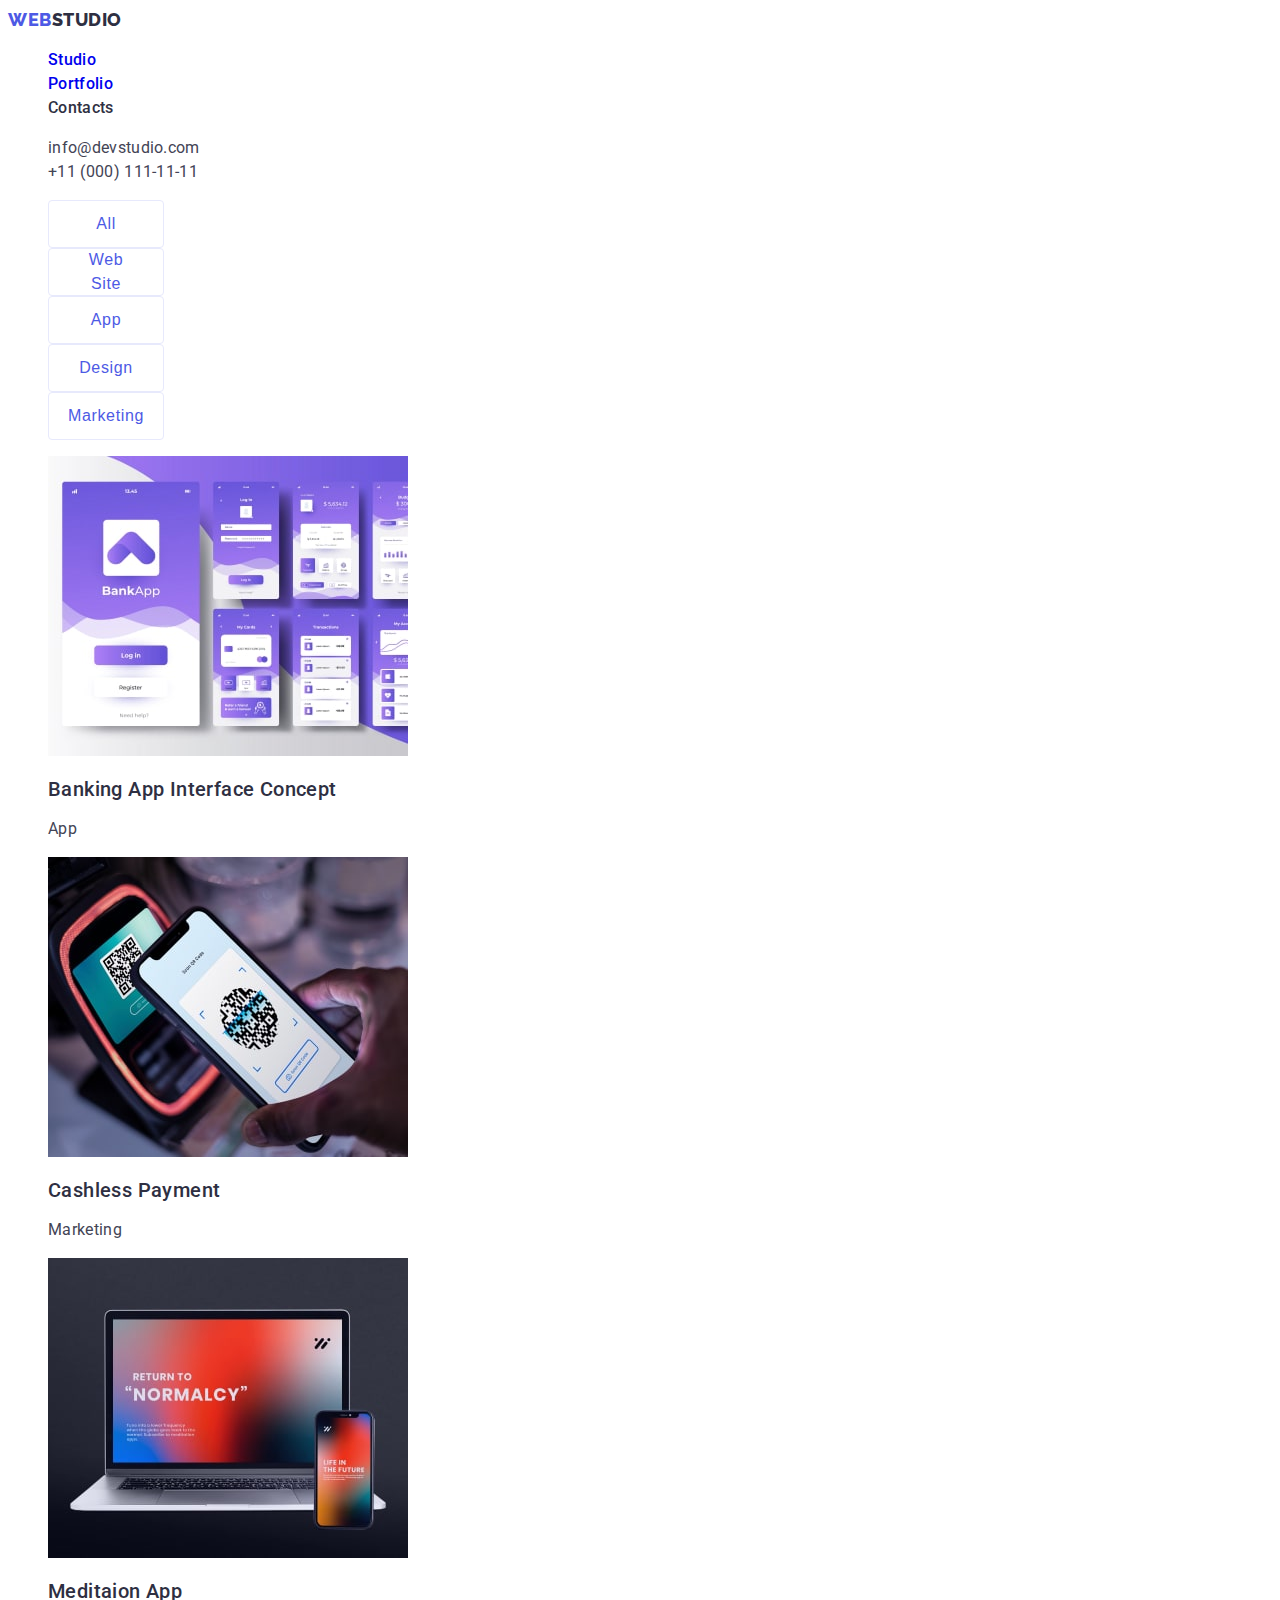
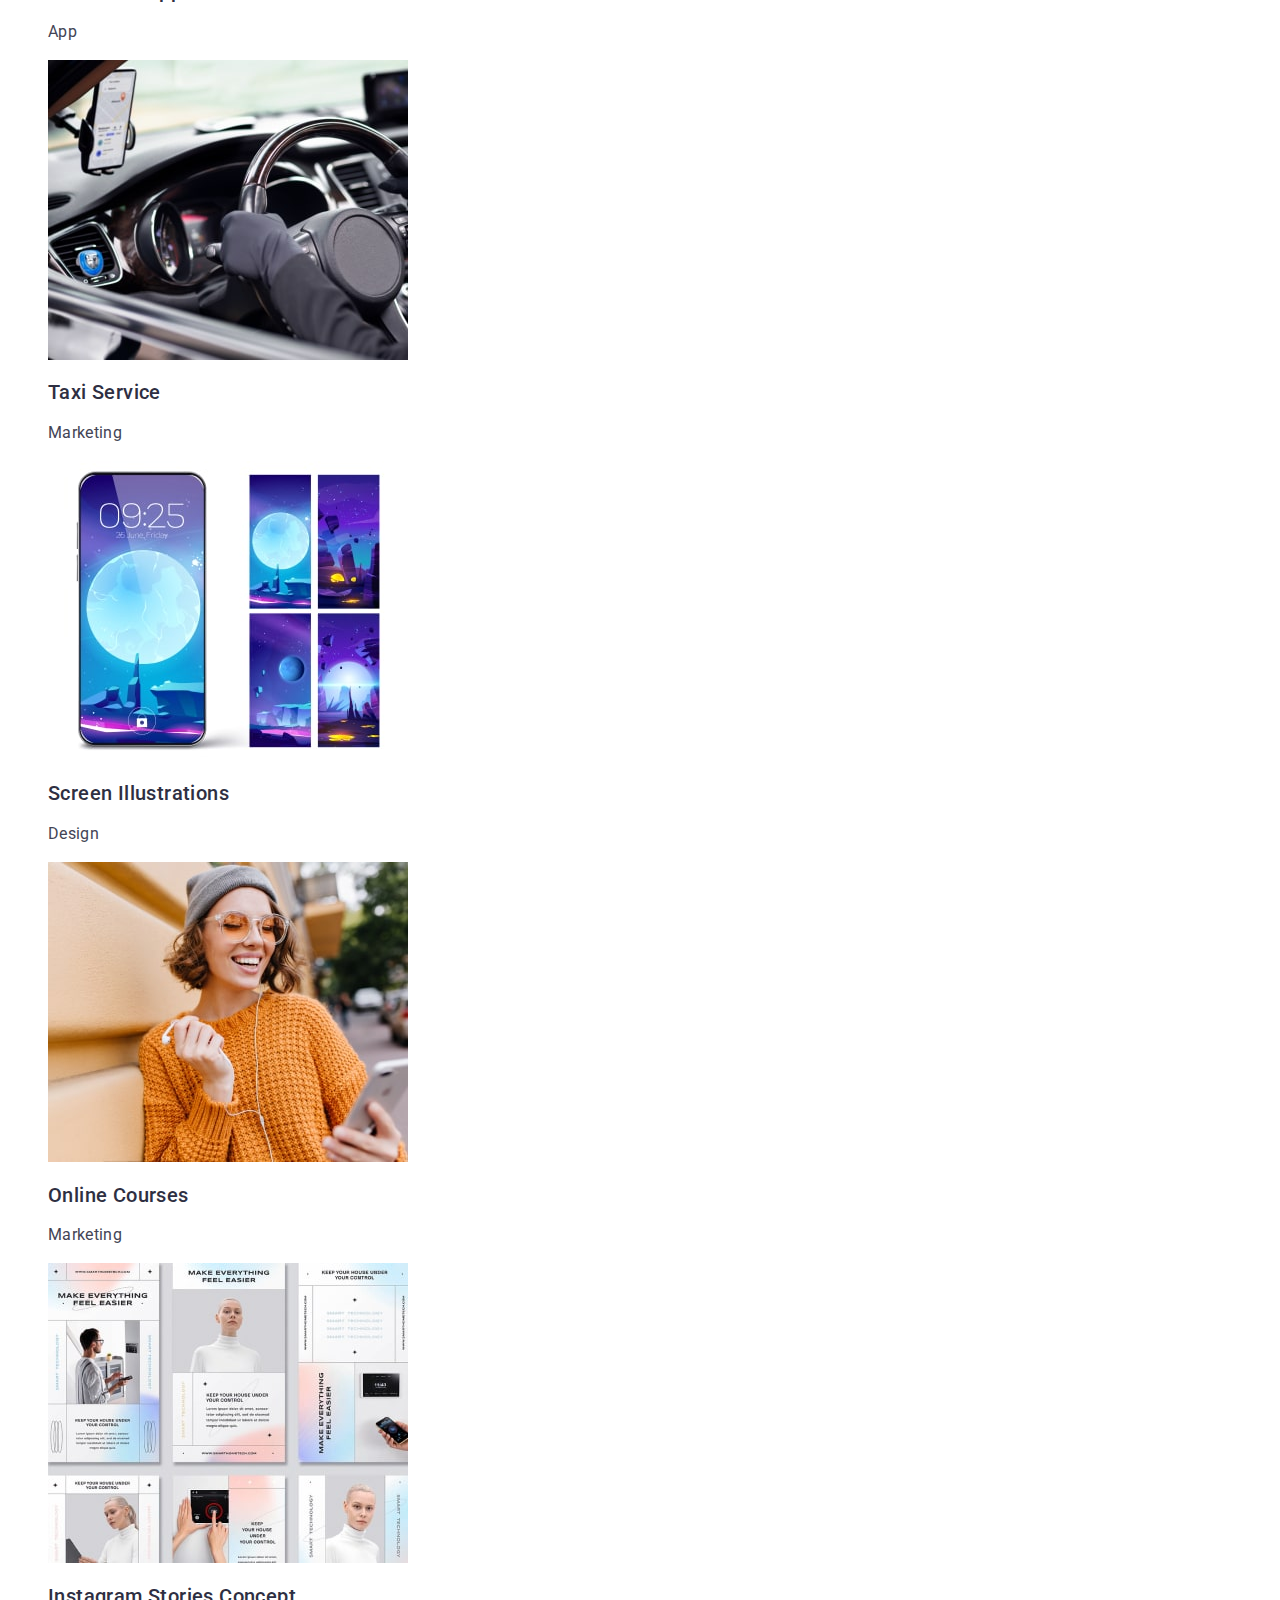
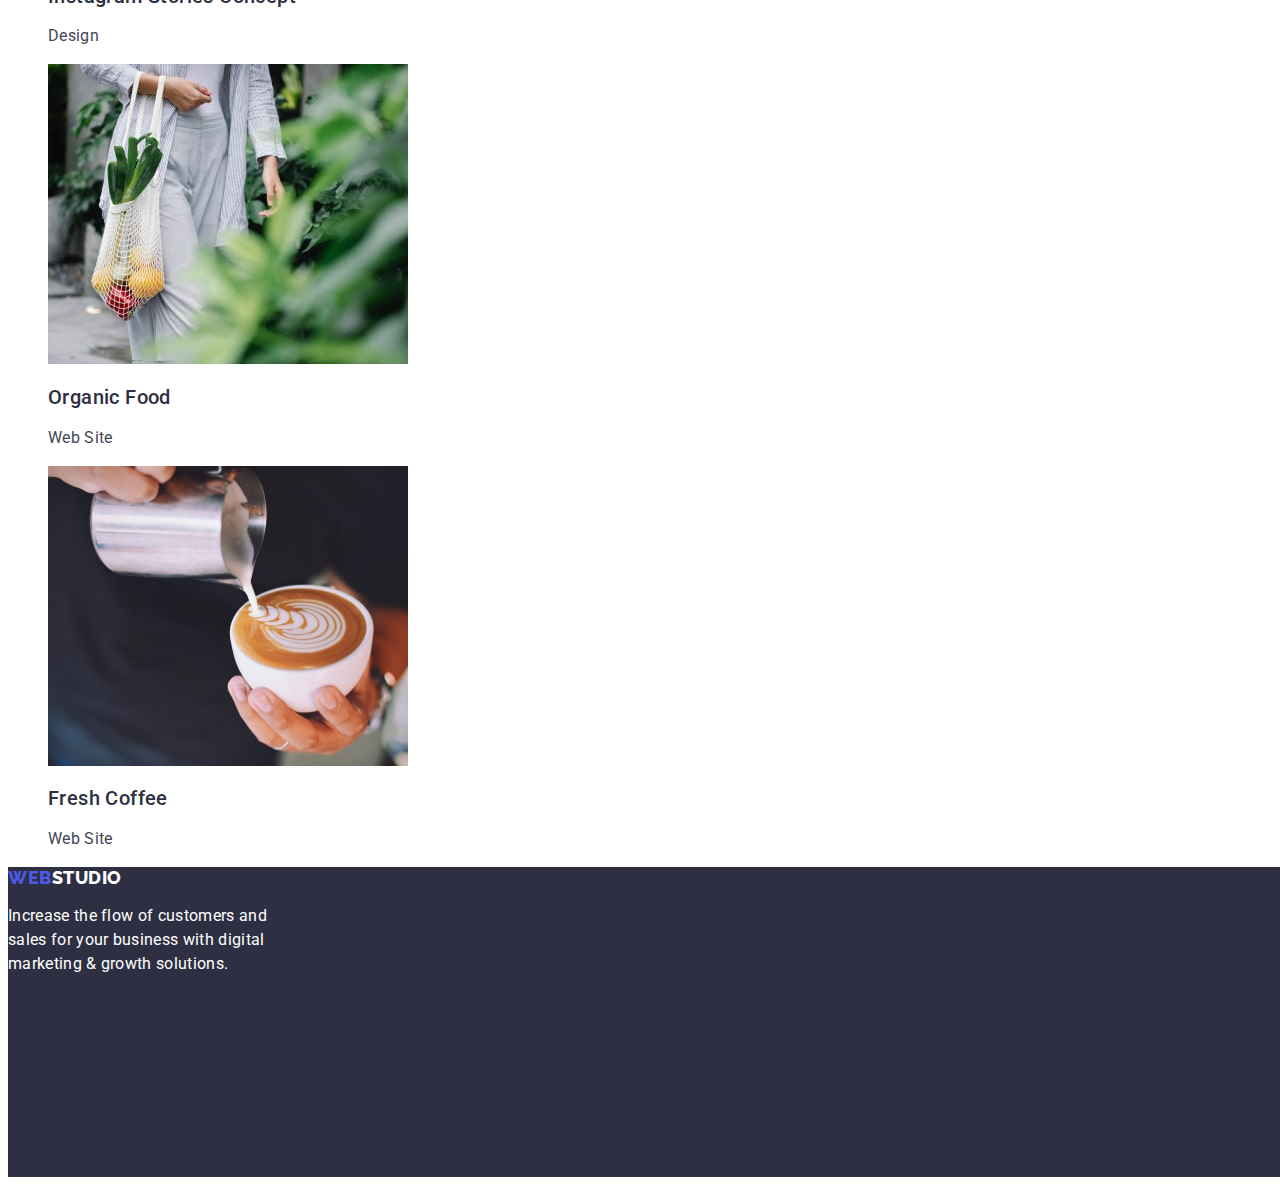
==== portfolio.html @ 54854ae0 "1" ====
<!DOCTYPE html>
<html lang="en">
  <head>
    <meta charset="UTF-8" />
    <meta http-equiv="X-UA-Compatible" content="IE=edge" />
    <meta name="viewport" content="width=device-width, initial-scale=1.0" />
    <title>Document</title>
    <link rel="preconnect" href="https://fonts.googleapis.com" />
    <link rel="preconnect" href="https://fonts.gstatic.com" crossorigin />
    <link
      href="https://fonts.googleapis.com/css2?family=Raleway:wght@800&family=Roboto:wght@400;500;700;900&display=swap"
      rel="stylesheet"
    />
    <link rel="stylesheet" href="./css/styles.css" />
  </head>
  <body>
    <header class="head">
      <a class="hear-logo" href="./index.html"
        ><span class="iris-logo">WEB</span
        ><span class="black-logo">STUDIO</span></a
      >
      <nav class="head-nav">
        <ul class="nav-list">
          <li class="nav-item">
            <a class="nav-link" href="./index.html">Studio</a>
          </li>
          <li class="nav-item">
            <a class="nav-link" href="./index.html">Portfolio</a>
          </li>
          <li class="nav-item"><a class="nav-link" href="">Contacts</a></li>
        </ul>
      </nav>
      <ul class="con-list">
        <li class="con-item">
          <a class="con-link" href="mailto:info@devstudio.com"
            >info@devstudio.com</a
          >
        </li>
        <li class="con-item">
          <a class="con-link" href="tel:+110001111111">+11 (000) 111-11-11</a>
        </li>
      </ul>
    </header>
    <main>
      <section class="filter">
        <ul class="filter-list">
          <li class="filter-item">
            <button class="filter-but" type="button">All</button>
          </li>
          <li class="filter-item">
            <button class="filter-but" type="button">Web Site</button>
          </li>
          <li class="filter-item">
            <button class="filter-but" type="button">App</button>
          </li>
          <li class="filter-item">
            <button class="filter-but" type="button">Design</button>
          </li>
          <li class="filter-item">
            <button class="filter-but" type="button">Marketing</button>
          </li>
        </ul>
      </section>
      <section class="gallery">
        <ul class="gallery-list">
          <li class="gallery-item">
            <img
              class="gallery-img"
              src="./images/1-card-content.jpg"
              alt="banking images"
              width="360"
            />
            <h2 class="gallery-title">Banking App Interface Concept</h2>
            <p class="gallery-tipe">App</p>
          </li>
          <li class="gallery-item">
            <img
              class="gallery-img"
              src="./images/2-card-content.jpg"
              alt="
payment by phone"
              width="360"
            />
            <h2 class="gallery-title">Cashless Payment</h2>
            <p class="gallery-tipe">Marketing</p>
          </li>
          <li class="gallery-item">
            <img
              class="gallery-img"
              src="./images/3-card-content.jpg"
              alt="picture of laptop and phone"
              width="360"
            />
            <h2 class="gallery-title">Meditaion App</h2>
            <p class="gallery-tipe">App</p>
          </li>
          <li class="gallery-item">
            <img
              class="gallery-img"
              src="./images/4-card-content.jpg"
              alt="car and phone"
              width="360"
            />
            <h2 class="gallery-title">Taxi Service</h2>
            <p class="gallery-tipe">Marketing</p>
          </li>
          <li class="gallery-item">
            <img
              class="gallery-img"
              src="./images/5-card-content.jpg"
              alt="phone and photo screensavers"
              width="360"
            />
            <h2 class="gallery-title">Screen Illustrations</h2>
            <p class="gallery-tipe">Design</p>
          </li>
          <li class="gallery-item">
            <img
              class="gallery-img"
              src="./images/6-card-content.jpg"
              alt="girl and headphones"
              width="360"
            />
            <h2 class="gallery-title">Online Courses</h2>
            <p class="gallery-tipe">Marketing</p>
          </li>
          <li class="gallery-item">
            <img
              class="gallery-img"
              src="./images/7-card-content.jpg"
              alt="Instagram Stories"
              width="360"
            />
            <h2 class="gallery-title">Instagram Stories Concept</h2>
            <p class="gallery-tipe">Design</p>
          </li>
          <li class="gallery-item">
            <img
              class="gallery-img"
              src="./images/8-card-content.jpg"
              alt="Organic Food"
              width="360"
            />
            <h2 class="gallery-title">Organic Food</h2>
            <p class="gallery-tipe">Web Site</p>
          </li>
          <li class="gallery-item">
            <img
              class="gallery-img"
              src="./images/9-card-content.jpg"
              alt="Coffee"
              width="360"
            />
            <h2 class="gallery-title">Fresh Coffee</h2>
            <p class="gallery-tipe">Web Site</p>
          </li>
        </ul>
      </section>
    </main>
    <footer class="footer">
      <a class="footer-logo" href="./index.html">
        <span class="iris-logo">WEB</span><span class="white-logo">STUDIO</span>
      </a>
      <p class="footer-text">
        Increase the flow of customers and sales for your business with digital
        marketing & growth solutions.
      </p>
    </footer>
  </body>
</html>
---- css/styles.css ----
body{
    font-family: "Roboto" , sans-serif; 
    color: var(--main-color);
}
button ,
a {
    cursor: pointer;
    text-decoration: none;
    
} 
a:visited{
    color: inherit;
}
li{
    list-style: none;

}
:root{
    --main-color:#2E2F42;
    --contact-color:#434455;
    --hover-color:#4D5AE5;
    --white-color :#FFFFFF;
    --background-footer:#2E2F42;
    --background-button:#F4F4FD;
    --border-button:#E7E9FC;


}
.hear-logo{
    
}
.black-logo{
    font-family: 'Raleway';
        font-weight: 800;
        font-size: 18px;
        line-height: calc(24/18);
        align-items: center;
        letter-spacing: 0.03em;
        text-transform: uppercase;
      color:var(--main-color);
}
.black-logo:hover{
    color:var(--hover-color)
}
.black-logo:focus{
    color:var(--hover-color)
}
.nav-link{
        font-weight: 500;
        font-size: 16px;
        line-height: calc(24/16);
        letter-spacing: 0.02em;
}
.nav-link:hover{
    color: var(--hover-color);
}
.nav-link:focus{
    color: var(--hover-color);
}

.con-link{
        font-weight: 400;
        font-size: 16px;
        line-height: calc(24/16);
        letter-spacing: 0.02em;
        color: var(--contact-color);
}
.con-link:hover{
    color: var(--hover-color);
}
.con-link:focus{
    color: var(--hover-color);
}
.rero-title{
        font-weight: 700;
        font-size: 56px;
        line-height: calc(60/56);
        text-align: center;
        letter-spacing: 0.02em;
        color:var(--waite-color);
}
.hero-but{
        display: flex;
            flex-direction: row;
            align-items: flex-start;
            padding: 16px 32px;
            gap: 10px;
            width: 169px;
            height: 56px;
            left: 636px;
            top: 428px;
            background:var(--hover-color);
            box-shadow: 0px 4px 4px rgba(0, 0, 0, 0.15);
            border-radius: 4px;
            
                font-weight: 500;
                font-size: 16px;
                line-height: calc(24/16);
                align-items: center;
                letter-spacing: 0.04em;
                color:var(--white-color);
}
.hero-but:hover,
.hero-but:focus{
    color: var(--hover-color);
    background-color: var(--background-butten);
}

.ben-title{
        font-weight: 500;
        font-size: 20px;
        line-height: calc(24/20);
        letter-spacing: 0.02em;
        color: var(--contact-color);
}
.ben-text{
        font-weight: 400;
        font-size: 16px;
        line-height: calc(24/16);
        letter-spacing: 0.02em;
         color:var(--contact-color);
}
.doing-title{
        font-weight: 700;
        font-size: 36px;
        line-height: calc(40/36);
        text-align: center;
        letter-spacing: 0.02em;
        text-transform: capitalize;
        color:var(--main-color);
}
.team-titl{
        font-weight: 700;
        font-size: 36px;
        line-height: calc(40/36);
      text-align: center;
        letter-spacing: 0.02em;
        text-transform: capitalize;
    color:var(--main-color);
}
.team-name{
        font-weight: 500;
        font-size: 20px;
        line-height: calc(24/20);
       text-align: center;
        letter-spacing: 0.02em;
        color:var(--main-color);
}
.team-skill{
        font-weight: 400;
        font-size: 16px;
        line-height: calc(24/16);
       text-align: center;
        letter-spacing: 0.02em;
     color:var(--contact-color);
}
/* footer */
.footer{
    width: 1440px;
        height: 310px;
        left: 0px;
    background-color: var(--background-footer);
}
.iris-logo{
    font-family: 'Raleway';
        font-weight: 800;
        font-size: 18px;
        line-height: calc(21/18);
         /* display: flex; */
        align-items: center;
        letter-spacing: 0.03em;
        text-transform: uppercase;
    color:var(--hover-color);

}
.white-logo{
    font-family: 'Raleway';
        font-weight: 800;
        font-size: 18px;
        line-height: calc(21/18);
       /* display: flex; */
        align-items: center;
        letter-spacing: 0.03em;
        text-transform: uppercase;
        color: var(--white-color);
}
.white-logo:hover{
    color: var(--hover-color);
}
.footer-text{
        width: 264px;
        height: 72px;
        left: 156px;
        top: 2418px;
        font-weight: 400;
        font-size: 16px;
        line-height: calc(24/16);
       letter-spacing: 0.02em;
        color: var(--white-color);
}
.filter-but{
    box-sizing: border-box;
    display: flex;
     flex-direction: row;
        justify-content: center;
        align-items: center;
        padding: 12px 24px;
        width: 116px;
        height: 48px;
        background:var(--background-butten);
    border: 1px solid var(--border-button);
        border-radius: 4px;
            font-weight: 500;
            font-size: 16px;
            line-height: calc(24/16);
          display: flex;
            align-items: center;
            text-align: center;
            letter-spacing: 0.04em;
            color:var(--hover-color);
}
.filter-but:hover,
.filter-but:focus{
    color: var(--white-color);background-color: var(--hover-color);
}
.gallery-title{
        font-weight: 500;
        font-size: 20px;
        line-height: calc(24/20);
       letter-spacing: 0.02em;
        color:var(--background-footer);
}
.gallery-tipe{
        font-weight: 400;
        font-size: 16px;
        line-height: calc(24/16);
        letter-spacing: 0.02em;
        color:var(--contact-color);
}
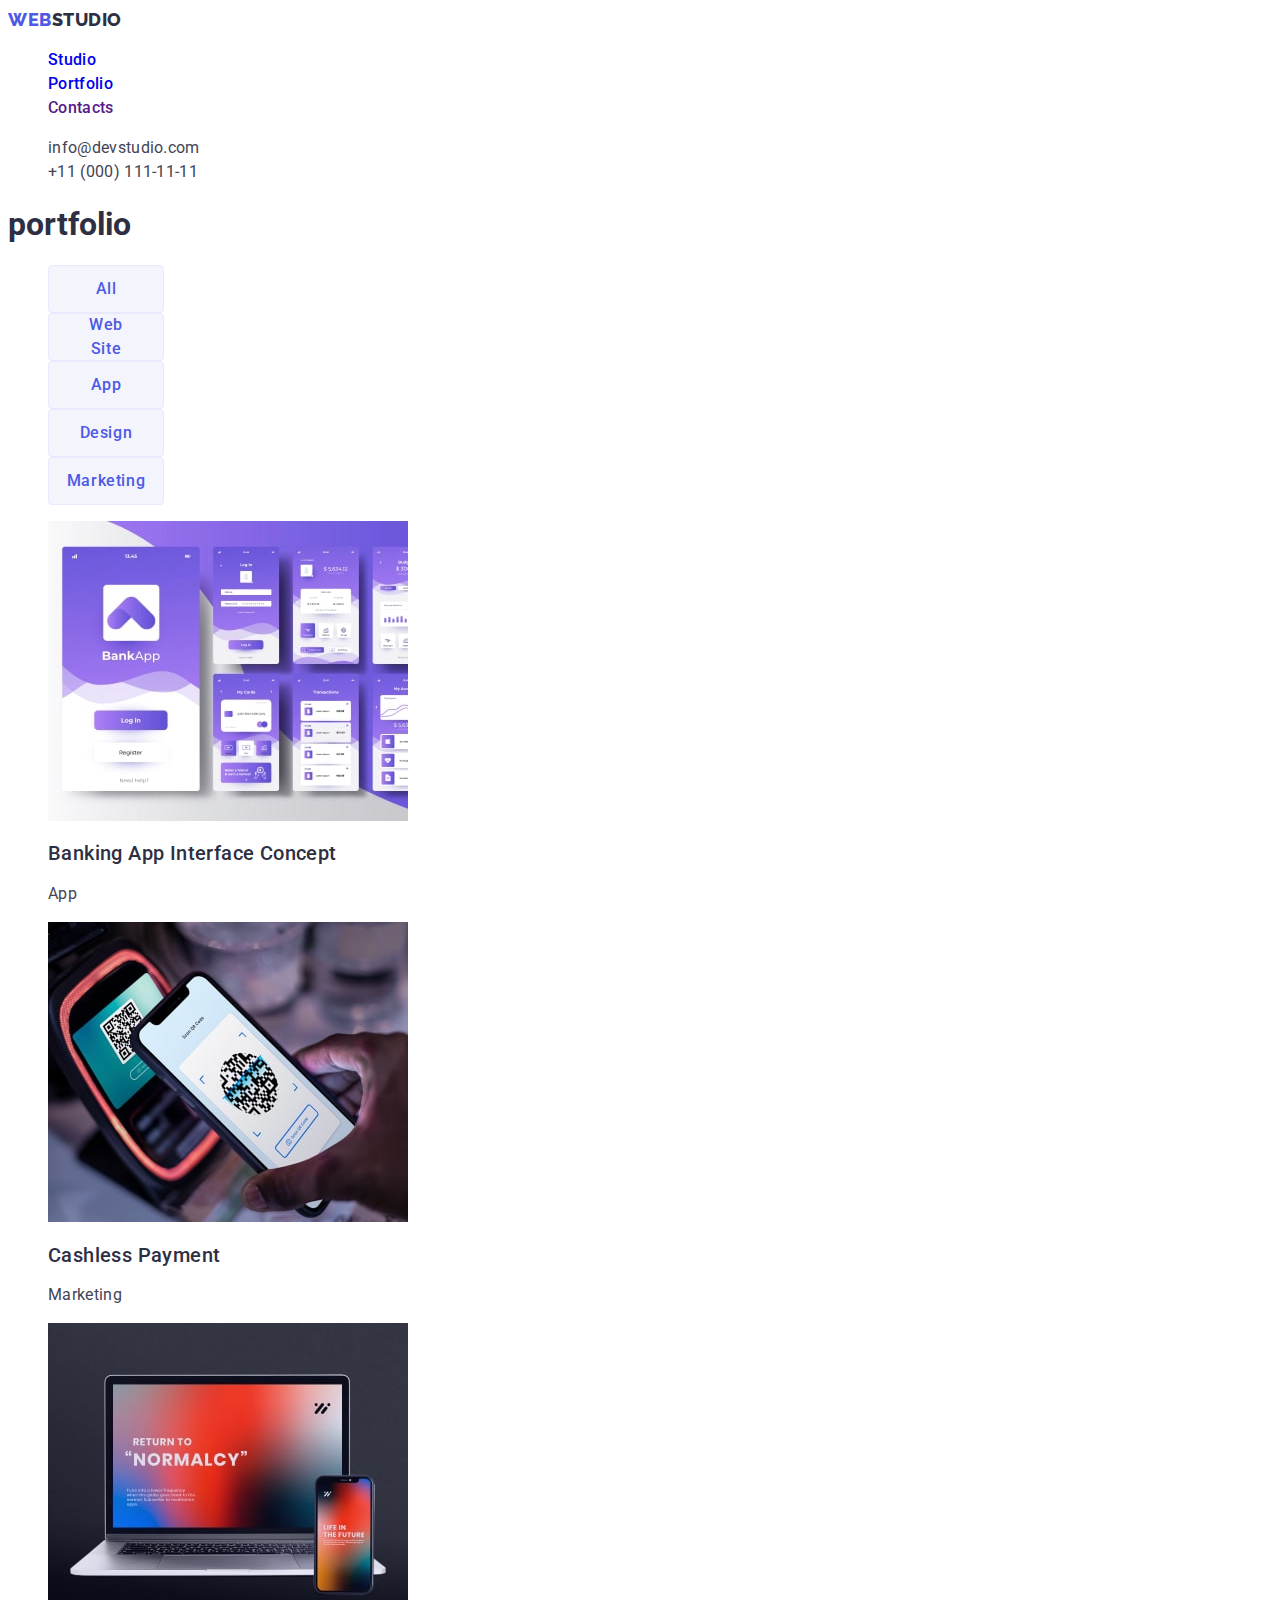
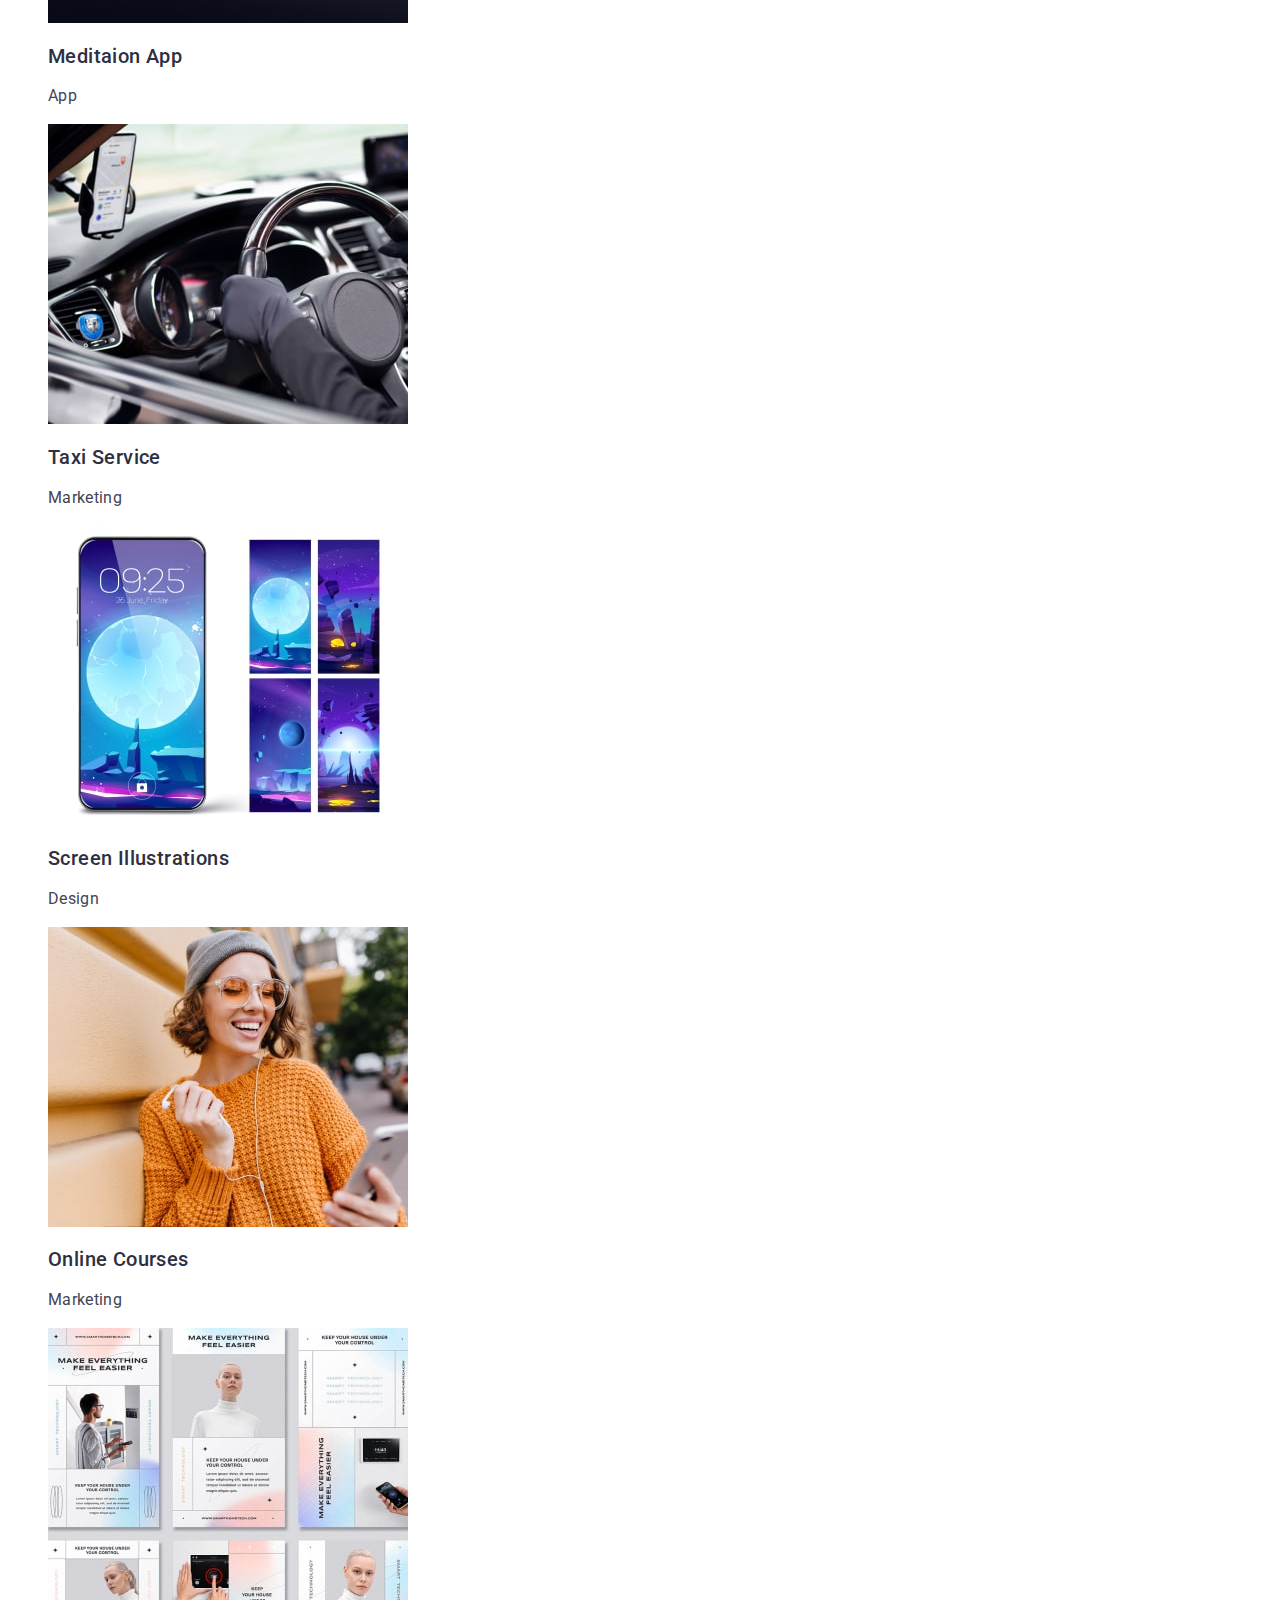
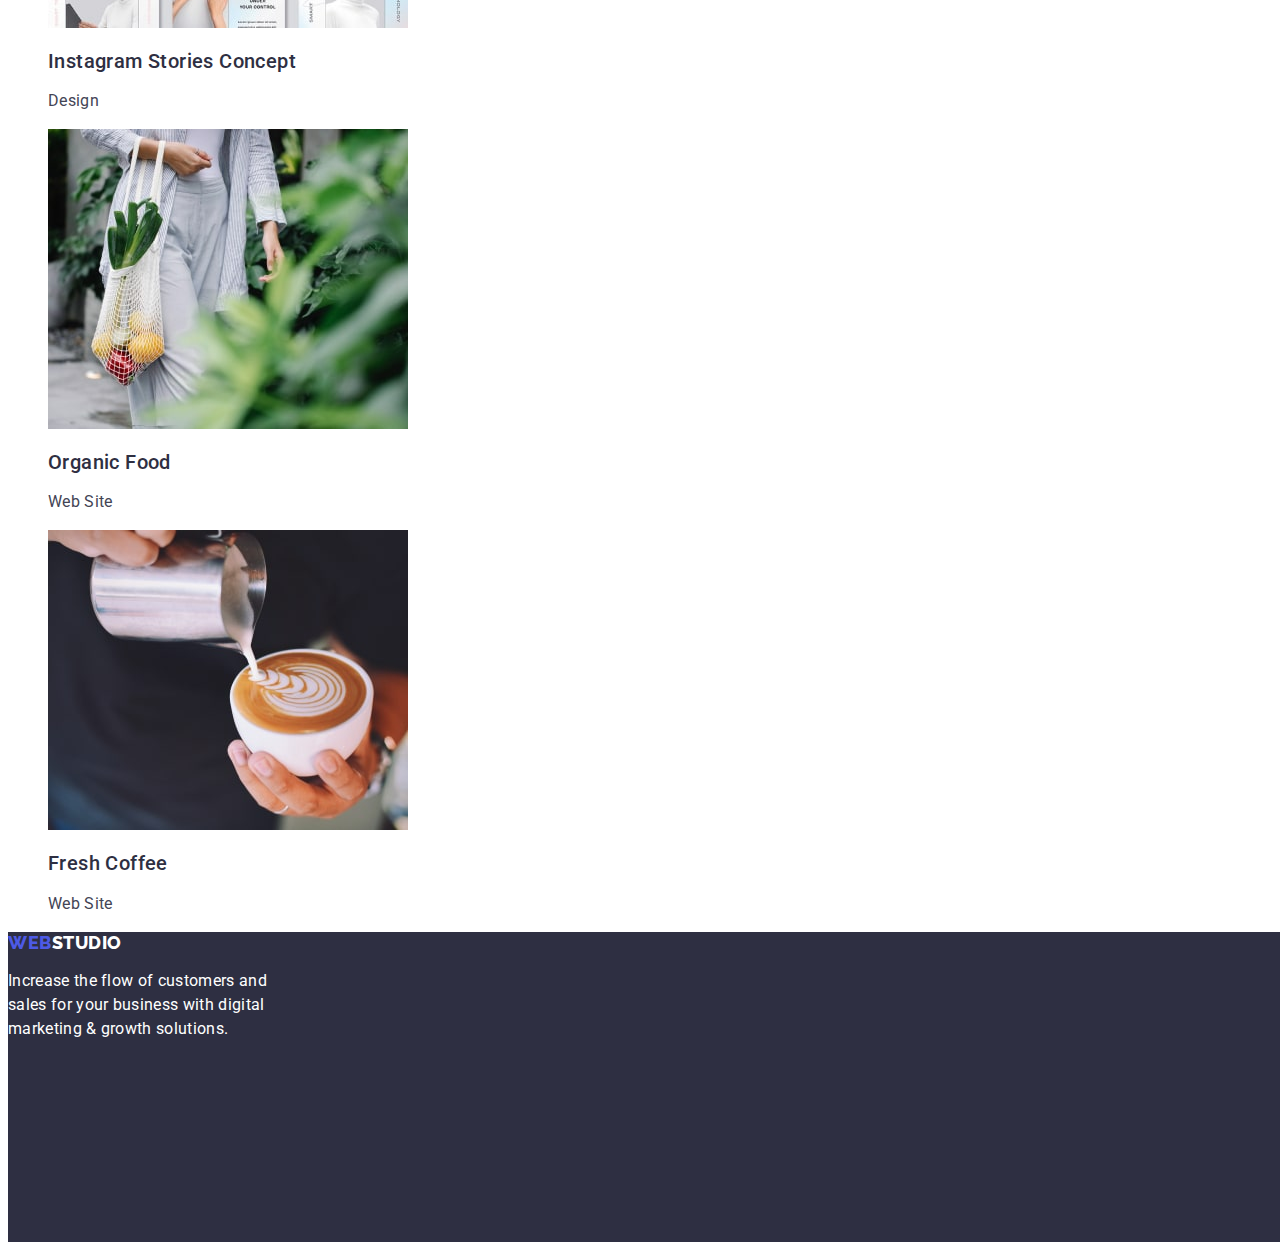
==== commit 620dcf0e: "21:00" ====
--- a/portfolio.html
+++ b/portfolio.html
@@ -15,11 +15,12 @@
   </head>
   <body>
     <header class="head">
-      <a class="hear-logo" href="./index.html"
+     
+      <nav class="head-nav">
+         <a class="hear-logo" href="./index.html"
         ><span class="iris-logo">WEB</span
         ><span class="black-logo">STUDIO</span></a
       >
-      <nav class="head-nav">
         <ul class="nav-list">
           <li class="nav-item">
             <a class="nav-link" href="./index.html">Studio</a>
@@ -43,6 +44,7 @@
     </header>
     <main>
       <section class="filter">
+        <h1>portfolio</h1>
         <ul class="filter-list">
           <li class="filter-item">
             <button class="filter-but" type="button">All</button>
@@ -60,21 +62,19 @@
             <button class="filter-but" type="button">Marketing</button>
           </li>
         </ul>
-      </section>
-      <section class="gallery">
         <ul class="gallery-list">
           <li class="gallery-item">
-            <img
+           <a href=""> <img
               class="gallery-img"
               src="./images/1-card-content.jpg"
               alt="banking images"
               width="360"
             />
             <h2 class="gallery-title">Banking App Interface Concept</h2>
-            <p class="gallery-tipe">App</p>
+            <p class="gallery-tipe">App</p></a>
           </li>
           <li class="gallery-item">
-            <img
+           <a href=""> <img
               class="gallery-img"
               src="./images/2-card-content.jpg"
               alt="
@@ -82,77 +82,77 @@
               width="360"
             />
             <h2 class="gallery-title">Cashless Payment</h2>
-            <p class="gallery-tipe">Marketing</p>
+            <p class="gallery-tipe">Marketing</p></a>
           </li>
           <li class="gallery-item">
-            <img
+           <a href=""> <img
               class="gallery-img"
               src="./images/3-card-content.jpg"
               alt="picture of laptop and phone"
               width="360"
             />
             <h2 class="gallery-title">Meditaion App</h2>
-            <p class="gallery-tipe">App</p>
+            <p class="gallery-tipe">App</p></a>
           </li>
           <li class="gallery-item">
-            <img
+            <a href=""><img
               class="gallery-img"
               src="./images/4-card-content.jpg"
               alt="car and phone"
               width="360"
             />
             <h2 class="gallery-title">Taxi Service</h2>
-            <p class="gallery-tipe">Marketing</p>
+            <p class="gallery-tipe">Marketing</p></a>
           </li>
           <li class="gallery-item">
-            <img
+           <a href=""></a> <img
               class="gallery-img"
               src="./images/5-card-content.jpg"
               alt="phone and photo screensavers"
               width="360"
             />
             <h2 class="gallery-title">Screen Illustrations</h2>
-            <p class="gallery-tipe">Design</p>
+            <p class="gallery-tipe">Design</p></a>
           </li>
           <li class="gallery-item">
-            <img
+           <a href=""></a> <img
               class="gallery-img"
               src="./images/6-card-content.jpg"
               alt="girl and headphones"
               width="360"
             />
             <h2 class="gallery-title">Online Courses</h2>
-            <p class="gallery-tipe">Marketing</p>
+            <p class="gallery-tipe">Marketing</p></a>
           </li>
           <li class="gallery-item">
-            <img
+           <a href=""></a> <img
               class="gallery-img"
               src="./images/7-card-content.jpg"
               alt="Instagram Stories"
               width="360"
             />
             <h2 class="gallery-title">Instagram Stories Concept</h2>
-            <p class="gallery-tipe">Design</p>
+            <p class="gallery-tipe">Design</p></a>
           </li>
           <li class="gallery-item">
-            <img
+            <a href=""><img
               class="gallery-img"
               src="./images/8-card-content.jpg"
               alt="Organic Food"
               width="360"
             />
             <h2 class="gallery-title">Organic Food</h2>
-            <p class="gallery-tipe">Web Site</p>
+            <p class="gallery-tipe">Web Site</p></a>
           </li>
           <li class="gallery-item">
-            <img
+           <a href=""> <img
               class="gallery-img"
               src="./images/9-card-content.jpg"
               alt="Coffee"
               width="360"
             />
             <h2 class="gallery-title">Fresh Coffee</h2>
-            <p class="gallery-tipe">Web Site</p>
+            <p class="gallery-tipe">Web Site</p></a>
           </li>
         </ul>
       </section>
--- a/css/styles.css
+++ b/css/styles.css
@@ -1,239 +1,212 @@
-body{
-    font-family: "Roboto" , sans-serif; 
-    color: var(--main-color);
-}
-button ,
+:root {
+  --main-color: #2e2f42;
+  --contact-color: #434455;
+  --hover-color: #4d5ae5;
+  --white-color: #ffffff;
+  --background-footer: #2e2f42;
+  --background-button: #f4f4fd;
+  --border-button: #e7e9fc;
+}
+
+body {
+  font-family: 'Roboto', sans-serif;
+  color: var(--main-color);
+}
+button {
+  cursor: pointer;
+  border: none;
+}
 a {
-    cursor: pointer;
-    text-decoration: none;
-    
-} 
-a:visited{
-    color: inherit;
-}
-li{
-    list-style: none;
-
-}
-:root{
-    --main-color:#2E2F42;
-    --contact-color:#434455;
-    --hover-color:#4D5AE5;
-    --white-color :#FFFFFF;
-    --background-footer:#2E2F42;
-    --background-button:#F4F4FD;
-    --border-button:#E7E9FC;
-
-
-}
-.hear-logo{
-    
-}
-.black-logo{
-    font-family: 'Raleway';
-        font-weight: 800;
-        font-size: 18px;
-        line-height: calc(24/18);
-        align-items: center;
-        letter-spacing: 0.03em;
-        text-transform: uppercase;
-      color:var(--main-color);
-}
-.black-logo:hover{
-    color:var(--hover-color)
-}
-.black-logo:focus{
-    color:var(--hover-color)
-}
-.nav-link{
-        font-weight: 500;
-        font-size: 16px;
-        line-height: calc(24/16);
-        letter-spacing: 0.02em;
-}
-.nav-link:hover{
-    color: var(--hover-color);
-}
-.nav-link:focus{
-    color: var(--hover-color);
-}
-
-.con-link{
-        font-weight: 400;
-        font-size: 16px;
-        line-height: calc(24/16);
-        letter-spacing: 0.02em;
-        color: var(--contact-color);
-}
-.con-link:hover{
-    color: var(--hover-color);
-}
-.con-link:focus{
-    color: var(--hover-color);
-}
-.rero-title{
-        font-weight: 700;
-        font-size: 56px;
-        line-height: calc(60/56);
-        text-align: center;
-        letter-spacing: 0.02em;
-        color:var(--waite-color);
-}
-.hero-but{
-        display: flex;
-            flex-direction: row;
-            align-items: flex-start;
-            padding: 16px 32px;
-            gap: 10px;
-            width: 169px;
-            height: 56px;
-            left: 636px;
-            top: 428px;
-            background:var(--hover-color);
-            box-shadow: 0px 4px 4px rgba(0, 0, 0, 0.15);
-            border-radius: 4px;
-            
-                font-weight: 500;
-                font-size: 16px;
-                line-height: calc(24/16);
-                align-items: center;
-                letter-spacing: 0.04em;
-                color:var(--white-color);
+  text-decoration: none;
+}
+ul {
+  list-style: none;
+}
+
+.hear-logo {
+  font-family: 'Raleway';
+  font-weight: 800;
+  font-size: 18px;
+  line-height: calc(24 / 18);
+  align-items: center;
+  letter-spacing: 0.03em;
+  text-transform: uppercase;
+}
+.black-logo {
+  color: var(--main-color);
+}
+.nav-link {
+  font-weight: 500;
+  font-size: 16px;
+  line-height: calc(24 / 16);
+  letter-spacing: 0.02em;
+}
+.nav-link:hover,
+.nav-link:focus {
+  color: var(--hover-color);
+}
+.con-link {
+  font-size: 16px;
+  line-height: calc(24 / 16);
+  letter-spacing: 0.02em;
+  color: var(--contact-color);
+}
+.con-link:hover,
+.con-link:focus {
+  color: var(--hover-color);
+}
+.hero-title {
+  font-weight: 700;
+  font-size: 56px;
+  line-height: calc(60 / 56);
+  text-align: center;
+  letter-spacing: 0.02em;
+  color: var(--waite-color);
+}
+.hero-but {
+  display: flex;
+  flex-direction: row;
+  align-items: flex-start;
+  padding: 16px 32px;
+  gap: 10px;
+  width: 169px;
+  height: 56px;
+  left: 636px;
+  top: 428px;
+  background: var(--hover-color);
+  box-shadow: 0px 4px 4px rgba(0, 0, 0, 0.15);
+  border-radius: 4px;
+
+  font-weight: 500;
+  font-size: 16px;
+  line-height: calc(24 / 16);
+  align-items: center;
+  letter-spacing: 0.04em;
+  color: var(--white-color);
 }
 .hero-but:hover,
-.hero-but:focus{
-    color: var(--hover-color);
-    background-color: var(--background-butten);
-}
-
-.ben-title{
-        font-weight: 500;
-        font-size: 20px;
-        line-height: calc(24/20);
-        letter-spacing: 0.02em;
-        color: var(--contact-color);
-}
-.ben-text{
-        font-weight: 400;
-        font-size: 16px;
-        line-height: calc(24/16);
-        letter-spacing: 0.02em;
-         color:var(--contact-color);
-}
-.doing-title{
-        font-weight: 700;
-        font-size: 36px;
-        line-height: calc(40/36);
-        text-align: center;
-        letter-spacing: 0.02em;
-        text-transform: capitalize;
-        color:var(--main-color);
-}
-.team-titl{
-        font-weight: 700;
-        font-size: 36px;
-        line-height: calc(40/36);
-      text-align: center;
-        letter-spacing: 0.02em;
-        text-transform: capitalize;
-    color:var(--main-color);
-}
-.team-name{
-        font-weight: 500;
-        font-size: 20px;
-        line-height: calc(24/20);
-       text-align: center;
-        letter-spacing: 0.02em;
-        color:var(--main-color);
-}
-.team-skill{
-        font-weight: 400;
-        font-size: 16px;
-        line-height: calc(24/16);
-       text-align: center;
-        letter-spacing: 0.02em;
-     color:var(--contact-color);
+.hero-but:focus {
+  color: var(--hover-color);
+  background-color: var(--background-butten);
+}
+
+.ben-title {
+  font-weight: 500;
+  font-size: 20px;
+  line-height: calc(24 / 20);
+  letter-spacing: 0.02em;
+  color: var(--contact-color);
+}
+.ben-text {
+  font-size: 16px;
+  line-height: calc(24 / 16);
+  letter-spacing: 0.02em;
+  color: var(--contact-color);
+}
+.doing-title {
+  font-weight: 700;
+  font-size: 36px;
+  line-height: calc(40 / 36);
+  text-align: center;
+  letter-spacing: 0.02em;
+  text-transform: capitalize;
+  color: var(--main-color);
+}
+.team-titl {
+  font-weight: 700;
+  font-size: 36px;
+  line-height: calc(40 / 36);
+  text-align: center;
+  letter-spacing: 0.02em;
+  text-transform: capitalize;
+  color: var(--main-color);
+}
+.team-name {
+  font-weight: 500;
+  font-size: 20px;
+  line-height: calc(24 / 20);
+  text-align: center;
+  letter-spacing: 0.02em;
+  color: var(--main-color);
+}
+.team-skill {
+  font-size: 16px;
+  line-height: calc(24 / 16);
+  text-align: center;
+  letter-spacing: 0.02em;
+  color: var(--contact-color);
 }
 /* footer */
-.footer{
-    width: 1440px;
-        height: 310px;
-        left: 0px;
-    background-color: var(--background-footer);
-}
-.iris-logo{
-    font-family: 'Raleway';
-        font-weight: 800;
-        font-size: 18px;
-        line-height: calc(21/18);
-         /* display: flex; */
-        align-items: center;
-        letter-spacing: 0.03em;
-        text-transform: uppercase;
-    color:var(--hover-color);
-
-}
-.white-logo{
-    font-family: 'Raleway';
-        font-weight: 800;
-        font-size: 18px;
-        line-height: calc(21/18);
-       /* display: flex; */
-        align-items: center;
-        letter-spacing: 0.03em;
-        text-transform: uppercase;
-        color: var(--white-color);
-}
-.white-logo:hover{
-    color: var(--hover-color);
-}
-.footer-text{
-        width: 264px;
-        height: 72px;
-        left: 156px;
-        top: 2418px;
-        font-weight: 400;
-        font-size: 16px;
-        line-height: calc(24/16);
-       letter-spacing: 0.02em;
-        color: var(--white-color);
-}
-.filter-but{
-    box-sizing: border-box;
-    display: flex;
-     flex-direction: row;
-        justify-content: center;
-        align-items: center;
-        padding: 12px 24px;
-        width: 116px;
-        height: 48px;
-        background:var(--background-butten);
-    border: 1px solid var(--border-button);
-        border-radius: 4px;
-            font-weight: 500;
-            font-size: 16px;
-            line-height: calc(24/16);
-          display: flex;
-            align-items: center;
-            text-align: center;
-            letter-spacing: 0.04em;
-            color:var(--hover-color);
+.footer {
+  width: 1440px;
+  height: 310px;
+  left: 0px;
+  background-color: var(--background-footer);
+}
+.footer-logo {
+  font-family: 'Raleway';
+  font-weight: 800;
+  font-size: 18px;
+  line-height: calc(21 / 18);
+  /* display: flex; */
+  align-items: center;
+  letter-spacing: 0.03em;
+  text-transform: uppercase;
+}
+.iris-logo {
+  color: var(--hover-color);
+}
+.white-logo {
+  color: var(--white-color);
+}
+.footer-text {
+  width: 264px;
+  height: 72px;
+  left: 156px;
+  top: 2418px;
+  font-weight: 400;
+  font-size: 16px;
+  line-height: calc(24 / 16);
+  letter-spacing: 0.02em;
+  color: var(--white-color);
+}
+.filter-but {
+  font-family: 'Roboto';
+  box-sizing: border-box;
+  display: flex;
+  flex-direction: row;
+  justify-content: center;
+  align-items: center;
+  padding: 12px 24px;
+  width: 116px;
+  height: 48px;
+  background: var(--background-button);
+  border: 1px solid var(--border-button);
+  border-radius: 4px;
+  font-weight: 500;
+  font-size: 16px;
+  line-height: calc(24 / 16);
+  display: flex;
+  align-items: center;
+  text-align: center;
+  letter-spacing: 0.04em;
+  color: var(--hover-color);
 }
 .filter-but:hover,
-.filter-but:focus{
-    color: var(--white-color);background-color: var(--hover-color);
-}
-.gallery-title{
-        font-weight: 500;
-        font-size: 20px;
-        line-height: calc(24/20);
-       letter-spacing: 0.02em;
-        color:var(--background-footer);
-}
-.gallery-tipe{
-        font-weight: 400;
-        font-size: 16px;
-        line-height: calc(24/16);
-        letter-spacing: 0.02em;
-        color:var(--contact-color);
-}+.filter-but:focus {
+  color: var(--white-color);
+  background-color: var(--hover-color);
+}
+.gallery-title {
+  font-weight: 500;
+  font-size: 20px;
+  line-height: calc(24 / 20);
+  letter-spacing: 0.02em;
+  color: var(--background-footer);
+}
+.gallery-tipe {
+  font-size: 16px;
+  line-height: calc(24 / 16);
+  letter-spacing: 0.02em;
+  color: var(--contact-color);
+}
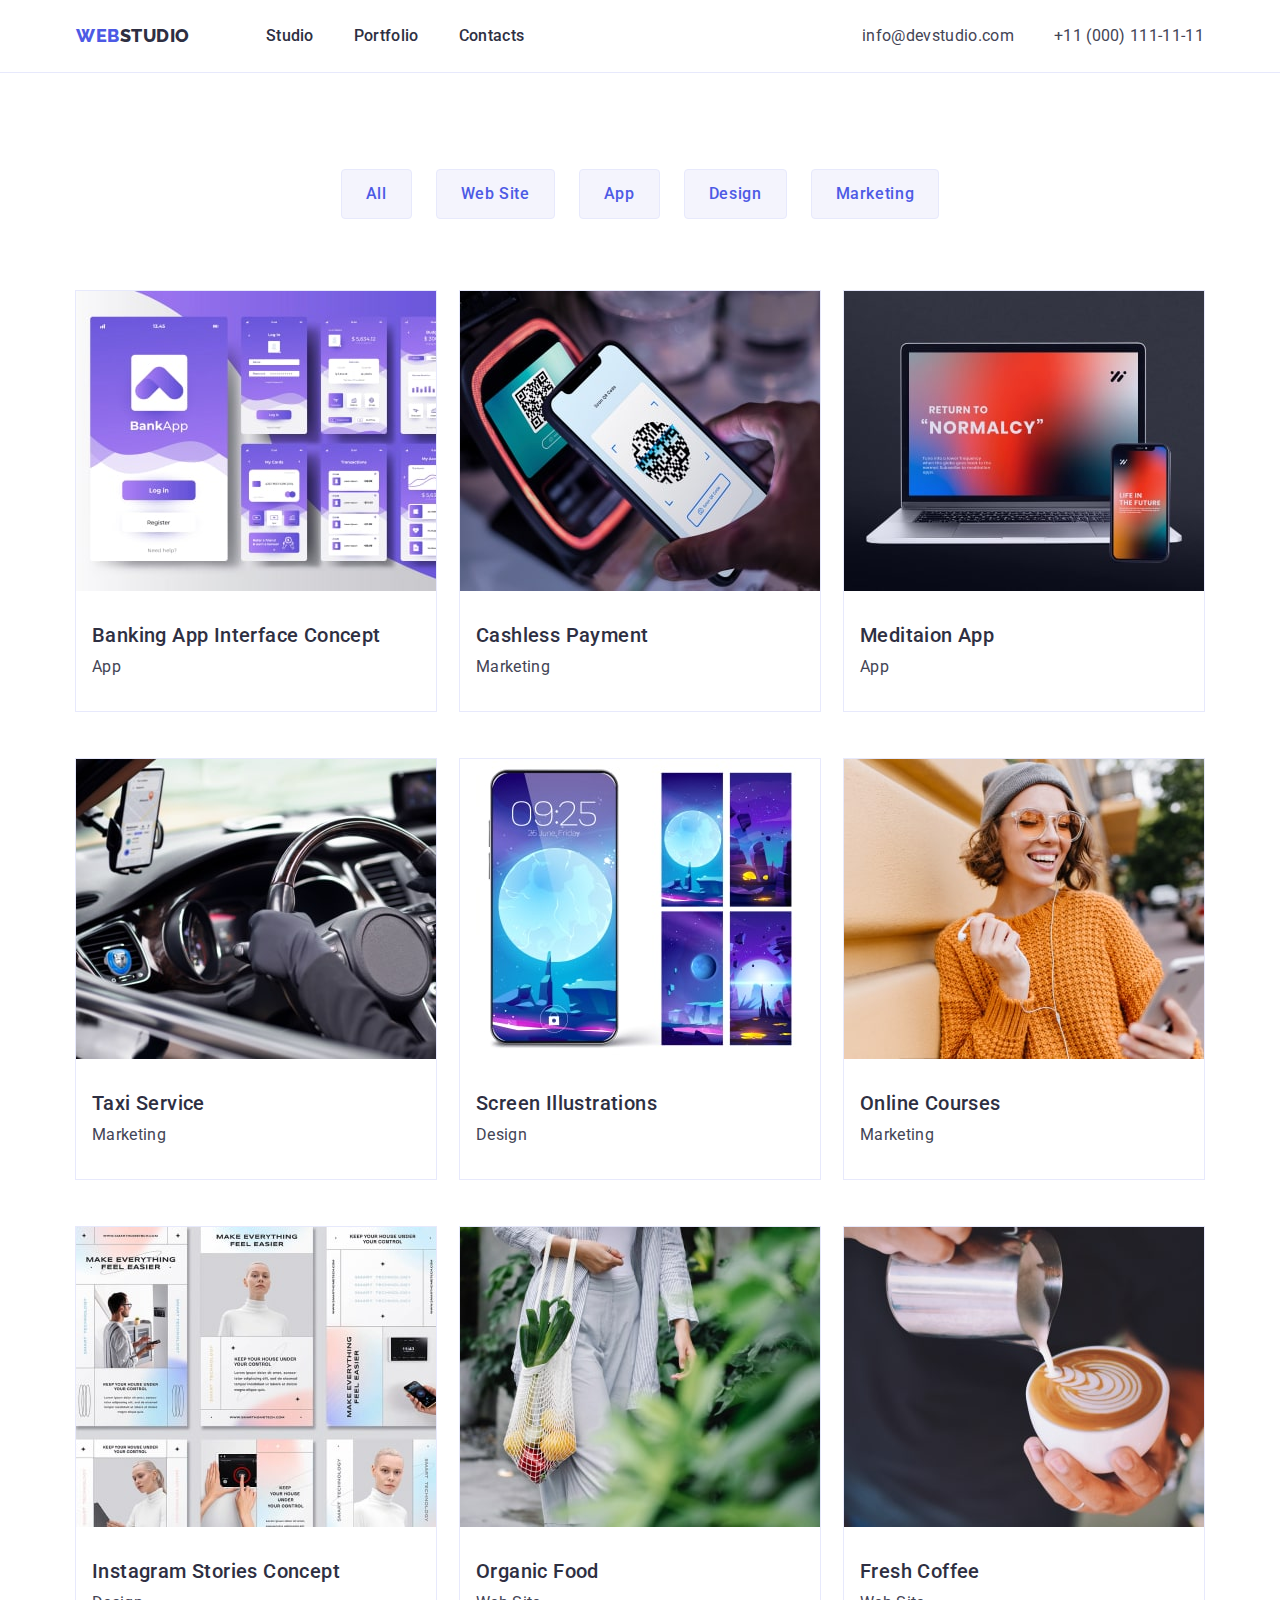
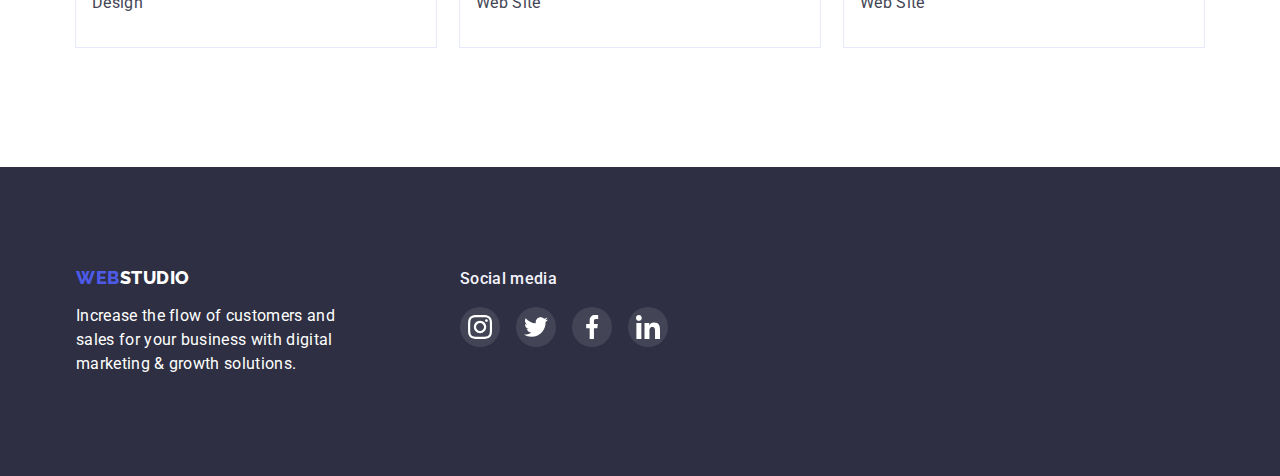
==== commit 921a72e1: "12" ====
--- a/portfolio.html
+++ b/portfolio.html
@@ -11,13 +11,15 @@
       href="https://fonts.googleapis.com/css2?family=Raleway:wght@800&family=Roboto:wght@400;500;700;900&display=swap"
       rel="stylesheet"
     />
+    <link rel="stylesheet" href="https://cdn.jsdelivr.net/npm/modern-normalize@1.1.0/modern-normalize.min.css">
     <link rel="stylesheet" href="./css/styles.css" />
   </head>
   <body>
     <header class="head">
+      <div class="container flex-mod">
      
       <nav class="head-nav">
-         <a class="hear-logo" href="./index.html"
+         <a class="head-logo" href="./index.html"
         ><span class="iris-logo">WEB</span
         ><span class="black-logo">STUDIO</span></a
       >
@@ -41,10 +43,13 @@
           <a class="con-link" href="tel:+110001111111">+11 (000) 111-11-11</a>
         </li>
       </ul>
+      </div>
     </header>
     <main>
+      
       <section class="filter">
-        <h1>portfolio</h1>
+        <div class="container">
+        <h1 hidden class="portfolio-title">portfolio</h1>
         <ul class="filter-list">
           <li class="filter-item">
             <button class="filter-but" type="button">All</button>
@@ -70,19 +75,19 @@
               alt="banking images"
               width="360"
             />
-            <h2 class="gallery-title">Banking App Interface Concept</h2>
-            <p class="gallery-tipe">App</p></a>
-          </li>
-          <li class="gallery-item">
-           <a href=""> <img
+            <div class="gallery-info"><h2 class="gallery-title">Banking App Interface Concept</h2>
+            <p class="gallery-tipe">App</p> </div></a>
+          </li>
+          <li class="gallery-item">
+          <a href=""><img
               class="gallery-img"
               src="./images/2-card-content.jpg"
               alt="
 payment by phone"
               width="360"
             />
-            <h2 class="gallery-title">Cashless Payment</h2>
-            <p class="gallery-tipe">Marketing</p></a>
+            <div class="gallery-info"><h2 class="gallery-title">Cashless Payment</h2>
+            <p class="gallery-tipe">Marketing</p></div> </a></li> 
           </li>
           <li class="gallery-item">
            <a href=""> <img
@@ -91,8 +96,8 @@
               alt="picture of laptop and phone"
               width="360"
             />
-            <h2 class="gallery-title">Meditaion App</h2>
-            <p class="gallery-tipe">App</p></a>
+            <div class="gallery-info"><h2 class="gallery-title">Meditaion App</h2>
+            <p class="gallery-tipe">App</p></div></a>
           </li>
           <li class="gallery-item">
             <a href=""><img
@@ -101,8 +106,8 @@
               alt="car and phone"
               width="360"
             />
-            <h2 class="gallery-title">Taxi Service</h2>
-            <p class="gallery-tipe">Marketing</p></a>
+           <div class="gallery-info"> <h2 class="gallery-title">Taxi Service</h2>
+            <p class="gallery-tipe">Marketing</p></div></a>
           </li>
           <li class="gallery-item">
            <a href=""></a> <img
@@ -111,8 +116,8 @@
               alt="phone and photo screensavers"
               width="360"
             />
-            <h2 class="gallery-title">Screen Illustrations</h2>
-            <p class="gallery-tipe">Design</p></a>
+           <div class="gallery-info"><h2 class="gallery-title">Screen Illustrations</h2>
+            <p class="gallery-tipe">Design</p></div> </a>
           </li>
           <li class="gallery-item">
            <a href=""></a> <img
@@ -121,8 +126,8 @@
               alt="girl and headphones"
               width="360"
             />
-            <h2 class="gallery-title">Online Courses</h2>
-            <p class="gallery-tipe">Marketing</p></a>
+             <div class="gallery-info"><h2 class="gallery-title">Online Courses</h2>
+            <p class="gallery-tipe">Marketing</p></div></a>
           </li>
           <li class="gallery-item">
            <a href=""></a> <img
@@ -131,8 +136,8 @@
               alt="Instagram Stories"
               width="360"
             />
-            <h2 class="gallery-title">Instagram Stories Concept</h2>
-            <p class="gallery-tipe">Design</p></a>
+            <div class="gallery-info"> <h2 class="gallery-title">Instagram Stories Concept</h2>
+            <p class="gallery-tipe">Design</p></div></a>
           </li>
           <li class="gallery-item">
             <a href=""><img
@@ -141,8 +146,8 @@
               alt="Organic Food"
               width="360"
             />
-            <h2 class="gallery-title">Organic Food</h2>
-            <p class="gallery-tipe">Web Site</p></a>
+             <div class="gallery-info"><h2 class="gallery-title">Organic Food</h2>
+            <p class="gallery-tipe">Web Site</p></div></a>
           </li>
           <li class="gallery-item">
            <a href=""> <img
@@ -151,20 +156,65 @@
               alt="Coffee"
               width="360"
             />
-            <h2 class="gallery-title">Fresh Coffee</h2>
-            <p class="gallery-tipe">Web Site</p></a>
+             <div class="gallery-info"><h2 class="gallery-title">Fresh Coffee</h2>
+            <p class="gallery-tipe">Web Site</p></div></a>
           </li>
         </ul>
+        </div>
       </section>
     </main>
-    <footer class="footer">
-      <a class="footer-logo" href="./index.html">
-        <span class="iris-logo">WEB</span><span class="white-logo">STUDIO</span>
-      </a>
-      <p class="footer-text">
-        Increase the flow of customers and sales for your business with digital
-        marketing & growth solutions.
-      </p>
+  
+       <footer class="footer">
+      <div class="container flex-mod">
+        <div class="container-footer-logo" >
+        <a class="footer-logo" href="./index.html">
+          <span class="iris-logo">WEB</span
+          ><span class="white-logo">STUDIO</span>
+        </a>
+        <p class="footer-text">
+          Increase the flow of customers and sales for your business with
+          digital marketing & growth solutions.
+        </p>   
+        </div>
+      
+      <div class="container-footer-icons" >
+         <h2 class="footer-socials">Social media</h2>
+         <ul class="footer-socials-list" >
+          <li class="footer-socials-item" >
+            <a class="footer-socials-link" href=""></a>
+            <svg class="footer-socials-icons" width="24px" height="24px">
+<use href="./images/icons.svg#icon-instagram-2"> 
+
+</use>
+            </svg>
+              </li>
+         <li class="footer-socials-item" >
+            <a class="footer-socials-link" href=""></a>
+            <svg class="footer-socials-icons" width="24px" height="24px">
+<use href="./images/icons.svg#icon-twitter-1"> 
+
+</use>
+            </svg>
+              </li>
+              <li class="footer-socials-item" >
+            <a class="footer-socials-link" href=""></a>
+            <svg class="footer-socials-icons" width="24px" height="24px">
+<use href="./images/icons.svg#icon-facebook-1"> 
+
+</use>
+            </svg>
+              </li>
+              <li class="footer-socials-item" >
+            <a class="footer-socials-link" href=""></a>
+            <svg class="footer-socials-icons" width="24px" height="24px">
+<use href="./images/icons.svg#icon-linkedin-1"> 
+
+</use>
+            </svg>
+              </li>
+         </ul>
+      </div>
+  </div>
     </footer>
   </body>
 </html>
--- a/css/styles.css
+++ b/css/styles.css
@@ -1,11 +1,48 @@
+/*----- setting----- */
 :root {
   --main-color: #2e2f42;
   --contact-color: #434455;
-  --hover-color: #4d5ae5;
+  --contact-color-hover: #404bbf;
+  --normal-color-button: #4d5ae5;
   --white-color: #ffffff;
   --background-footer: #2e2f42;
   --background-button: #f4f4fd;
   --border-button: #e7e9fc;
+  --svg-client: #8e8f99;
+  --iris-logo: #4d5ae5;
+  --green: #31d0aa;
+}
+* {
+  box-sizing: border-box;
+}
+.container {
+  margin: 0 auto;
+  width: 1158px;
+  padding-left: 15px;
+  padding-right: 15px;
+}
+
+p,
+h1,
+h2,
+h3,
+h4,
+h5,
+h6 {
+  margin: 0px;
+}
+
+ul {
+  margin: 0px;
+  padding: 0px;
+  list-style: none;
+}
+
+img {
+  display: block;
+  max-width: 100%;
+  width: 100%;
+  height: auto;
 }
 
 body {
@@ -19,11 +56,33 @@
 a {
   text-decoration: none;
 }
-ul {
-  list-style: none;
-}
-
-.hear-logo {
+
+/* ------header----- */
+.head {
+  border-bottom: 1px solid #e7e9fc;
+  display: flex;
+  padding-top: 24px;
+  padding-bottom: 24px;
+}
+.flex-mod {
+  display: flex;
+}
+.head-nav {
+  display: flex;
+}
+.nav-list {
+  display: flex;
+}
+.con-list {
+  display: flex;
+  margin-right: 0;
+  margin-left: auto;
+}
+.con-item + .con-item {
+  margin-left: 40px;
+}
+
+.head-logo {
   font-family: 'Raleway';
   font-weight: 800;
   font-size: 18px;
@@ -31,19 +90,28 @@
   align-items: center;
   letter-spacing: 0.03em;
   text-transform: uppercase;
+  margin-right: 76px;
 }
 .black-logo {
   color: var(--main-color);
 }
 .nav-link {
-  font-weight: 500;
-  font-size: 16px;
-  line-height: calc(24 / 16);
-  letter-spacing: 0.02em;
+  color: var(--main-color);
+  font-weight: 500;
+  font-size: 16px;
+  line-height: calc(24 / 16);
+  letter-spacing: 0.02em;
+  /* margin-right: 40px; */
+}
+.nav-item {
+  margin-right: 40px;
+}
+.nav-item:last-child {
+  margin-right: 0;
 }
 .nav-link:hover,
 .nav-link:focus {
-  color: var(--hover-color);
+  color: var(--contact-color-hover);
 }
 .con-link {
   font-size: 16px;
@@ -53,27 +121,51 @@
 }
 .con-link:hover,
 .con-link:focus {
-  color: var(--hover-color);
+  color: var(--contact-color-hover);
+}
+
+/* ---hero---- */
+
+.hero {
+  height: 600px;
+  padding-top: 188px;
+  padding-bottom: 188px;
+  background-color: var(--background-footer);
+  background-image: linear-gradient(
+      rgba(46, 47, 66, 0.7),
+      rgba(46, 47, 66, 0.7)
+    ),
+    url(../images/logo-hero-min.jpg);
+}
+.ben-svg-box {
+  width: 264px;
+  height: 112px;
+  background-color: var(--background-button);
+  display: flex;
+  justify-content: center;
+  align-items: center;
+  margin-bottom: 8px;
 }
 .hero-title {
+  margin-bottom: 48px;
   font-weight: 700;
   font-size: 56px;
   line-height: calc(60 / 56);
   text-align: center;
   letter-spacing: 0.02em;
-  color: var(--waite-color);
+  color: var(--white-color);
 }
 .hero-but {
+  margin: 0 auto;
+  font-family: 'Roboto';
   display: flex;
   flex-direction: row;
   align-items: flex-start;
   padding: 16px 32px;
   gap: 10px;
-  width: 169px;
-  height: 56px;
   left: 636px;
   top: 428px;
-  background: var(--hover-color);
+  background: var(--normal-color-button);
   box-shadow: 0px 4px 4px rgba(0, 0, 0, 0.15);
   border-radius: 4px;
 
@@ -86,11 +178,21 @@
 }
 .hero-but:hover,
 .hero-but:focus {
-  color: var(--hover-color);
-  background-color: var(--background-butten);
+  background-color: var(--contact-color-hover);
+}
+
+/* -----benefits--- */
+.benefits {
+  padding-top: 120px;
+}
+
+.ben-list {
+  display: flex;
+  gap: 24px;
 }
 
 .ben-title {
+  margin-bottom: 8px;
   font-weight: 500;
   font-size: 20px;
   line-height: calc(24 / 20);
@@ -103,7 +205,14 @@
   letter-spacing: 0.02em;
   color: var(--contact-color);
 }
+
+/* ----doing---- */
+.doing {
+  padding-top: 120px;
+  padding-bottom: 120px;
+}
 .doing-title {
+  margin-bottom: 72px;
   font-weight: 700;
   font-size: 36px;
   line-height: calc(40 / 36);
@@ -112,7 +221,48 @@
   text-transform: capitalize;
   color: var(--main-color);
 }
+.doing-list {
+  display: flex;
+  gap: 24px;
+}
+
+/* ---team---- */
+
+.team {
+  padding-top: 120px;
+  padding-bottom: 120px;
+  background-color: var(--background-button);
+}
+.social-icon-list {
+  display: flex;
+  justify-content: center;
+  gap: 24px;
+  justify-content: center;
+  align-items: center;
+}
+.social-icon-item {
+  background-color: var(--normal-color-button);
+  width: 40px;
+  height: 40px;
+  border-radius: 50%;
+  display: flex;
+  justify-content: center;
+  align-items: center;
+}
+.social-icon-item:hover,
+.social-icon-item:focus {
+  background-color: var(--contact-color-hover);
+  transition: all 250ms ease;
+}
+
+.social-icon-svg {
+  fill: var(--background-button);
+  width: 16px;
+  height: 16px;
+}
+
 .team-titl {
+  margin-bottom: 72px;
   font-weight: 700;
   font-size: 36px;
   line-height: calc(40 / 36);
@@ -121,7 +271,23 @@
   text-transform: capitalize;
   color: var(--main-color);
 }
+.team-list {
+  margin: 0 auto;
+  display: flex;
+  gap: 24px;
+}
+.info-person {
+  padding: 32px 16px;
+}
+.team-item {
+  background-color: var(--white-color);
+  box-shadow: 0px 1px 6px rgba(46, 47, 66, 0.08),
+    0px 1px 1px rgba(46, 47, 66, 0.16), 0px 2px 1px rgba(46, 47, 66, 0.08);
+  border-radius: 0px 0px 4px 4px;
+}
+
 .team-name {
+  margin-bottom: 8px;
   font-weight: 500;
   font-size: 20px;
   line-height: calc(24 / 20);
@@ -135,15 +301,20 @@
   text-align: center;
   letter-spacing: 0.02em;
   color: var(--contact-color);
-}
+  margin-bottom: 8px;
+}
+
 /* footer */
+
 .footer {
-  width: 1440px;
-  height: 310px;
-  left: 0px;
+  padding-top: 100px;
+  padding-bottom: 100px;
   background-color: var(--background-footer);
 }
+
 .footer-logo {
+  display: block;
+  margin-bottom: 16px;
   font-family: 'Raleway';
   font-weight: 800;
   font-size: 18px;
@@ -154,7 +325,7 @@
   text-transform: uppercase;
 }
 .iris-logo {
-  color: var(--hover-color);
+  color: var(--iris-logo);
 }
 .white-logo {
   color: var(--white-color);
@@ -170,6 +341,28 @@
   letter-spacing: 0.02em;
   color: var(--white-color);
 }
+
+/* -------portfolio----- */
+.filter {
+  padding-top: 96px;
+  padding-bottom: 120px;
+}
+.filter-list {
+  display: flex;
+  margin: 0 auto;
+  justify-content: center;
+}
+
+.filter-list {
+  margin-bottom: 72px;
+  gap: 24px;
+}
+.gallery-info {
+  padding: 32px 16px;
+}
+.gallery-title {
+  margin-bottom: 8px;
+}
 .filter-but {
   font-family: 'Roboto';
   box-sizing: border-box;
@@ -178,8 +371,6 @@
   justify-content: center;
   align-items: center;
   padding: 12px 24px;
-  width: 116px;
-  height: 48px;
   background: var(--background-button);
   border: 1px solid var(--border-button);
   border-radius: 4px;
@@ -190,12 +381,64 @@
   align-items: center;
   text-align: center;
   letter-spacing: 0.04em;
-  color: var(--hover-color);
-}
+  color: var(--iris-logo);
+}
+
 .filter-but:hover,
 .filter-but:focus {
   color: var(--white-color);
-  background-color: var(--hover-color);
+  background-color: var(--contact-color-hover);
+}
+.gallery-list {
+  display: flex;
+  flex-wrap: wrap;
+
+  column-gap: 24px;
+  row-gap: 48px;
+}
+.gallery-item {
+  outline: 1px solid #e7e9fc;
+}
+.customers {
+  padding-top: 130px;
+  padding-bottom: 120px;
+}
+.customers-title {
+  font-weight: 700;
+  font-size: 36px;
+  line-height: calc(40 / 36);
+  text-align: center;
+  letter-spacing: 0.02em;
+  text-transform: capitalize;
+  color: var(--background-footer);
+  margin-bottom: 72px;
+}
+.customers-list {
+  display: flex;
+  justify-content: center;
+  align-items: center;
+  gap: 24px;
+}
+.customers-item {
+  border: 1px solid var(--svg-client);
+  border-radius: 4px;
+  width: 168px;
+  height: 88px;
+  display: flex;
+  justify-content: center;
+  align-items: center;
+}
+.customers-item:hover,
+.customers-item:focus {
+  border: 1px solid var(--contact-color-hover);
+  fill: var(--contact-color-hover);
+}
+.custom-svg {
+  fill: var(--svg-client);
+}
+.custom-svg:hover,
+.costom-svg:focus {
+  fill: var(--contact-color-hover);
 }
 .gallery-title {
   font-weight: 500;
@@ -210,3 +453,41 @@
   letter-spacing: 0.02em;
   color: var(--contact-color);
 }
+.container-footer-logo {
+  margin-right: 120px;
+}
+
+.footer-socials {
+  font-weight: 500;
+  font-size: 16px;
+  line-height: calc(24 / 16);
+  letter-spacing: 0.02em;
+  color: var(--background-button);
+  margin-bottom: 16px;
+}
+.footer-socials-item {
+  background-color: rgba(255, 255, 255, 0.1);
+
+  border-radius: 50%;
+  width: 40px;
+  height: 40px;
+  display: flex;
+  justify-content: center;
+  align-items: center;
+}
+.footer-socials-item:hover,
+.footer-socials-item:focus {
+  background-color: var(--green);
+}
+.container-footer-icons {
+  display: flex;
+  flex-direction: column;
+  margin-top: 0px;
+}
+.footer-socials-list {
+  display: flex;
+  gap: 16px;
+}
+.footer-socials-icons {
+  fill: var(--white-color);
+}
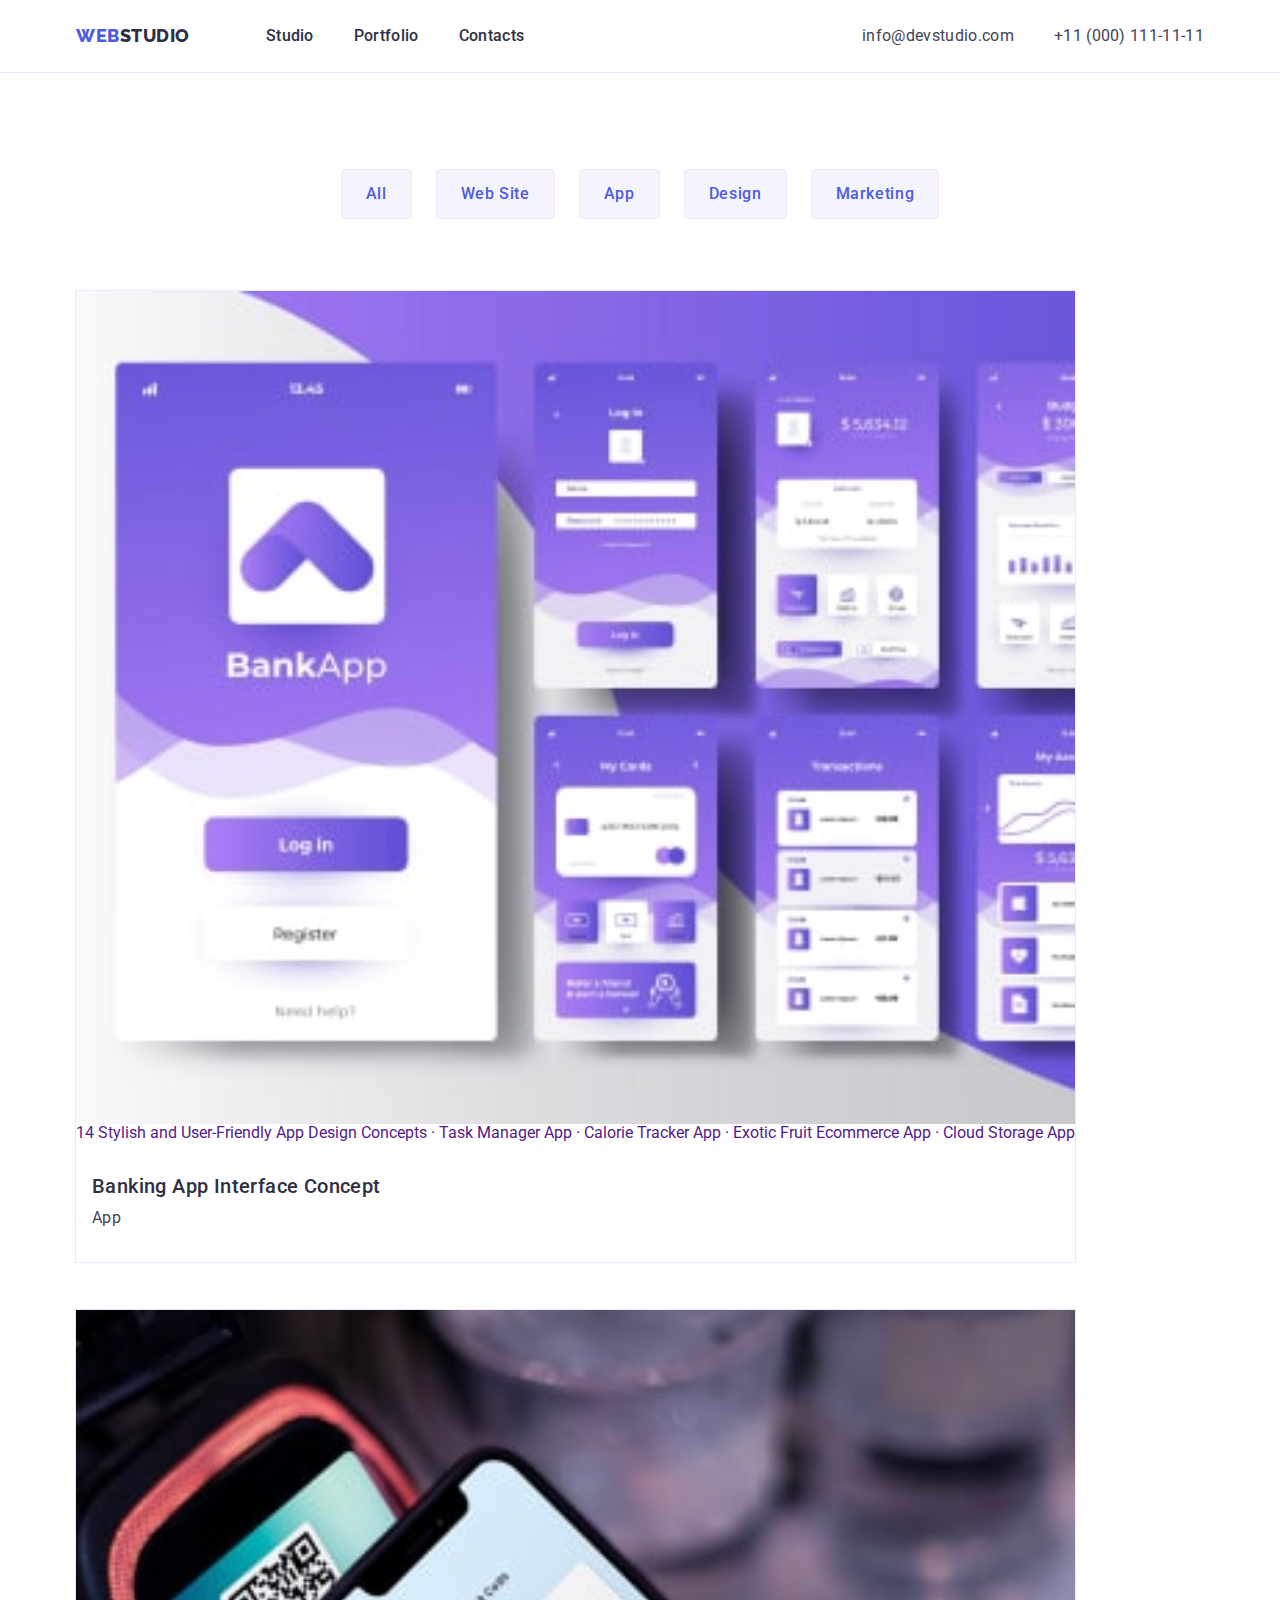
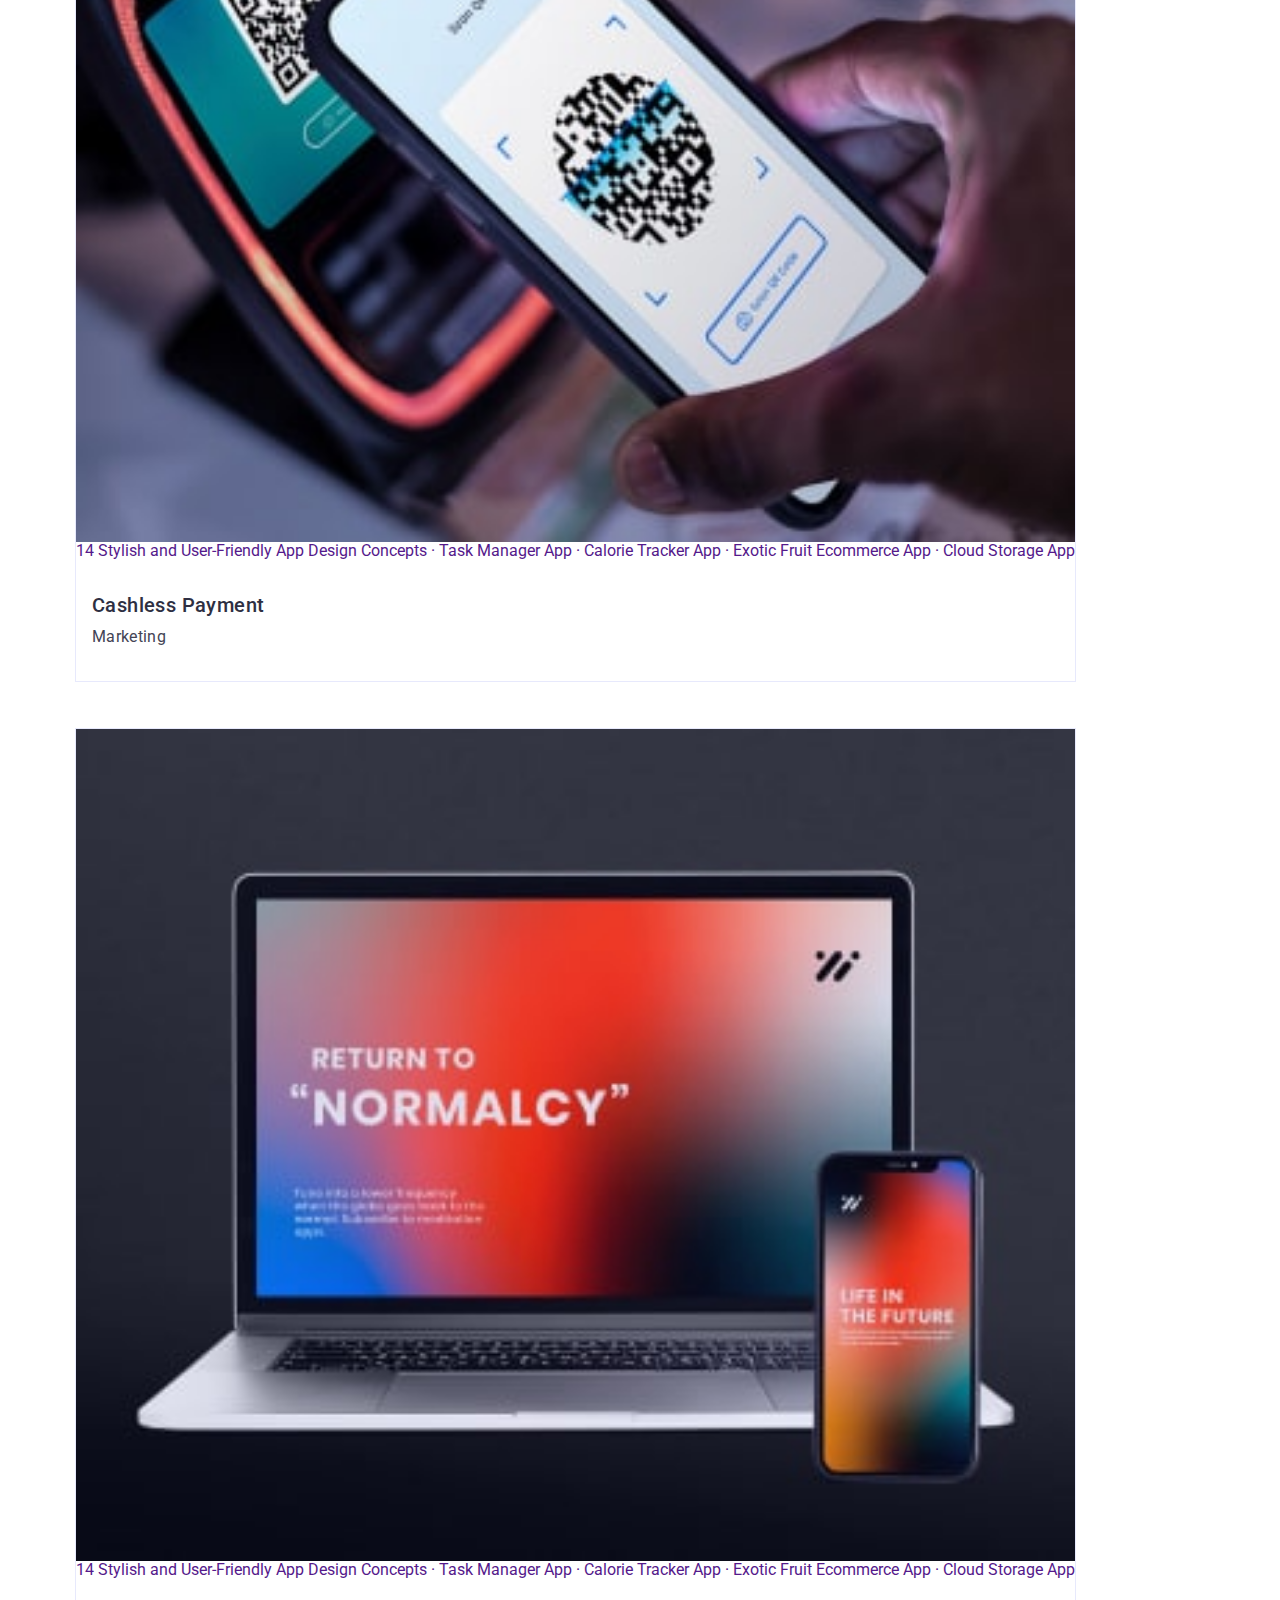
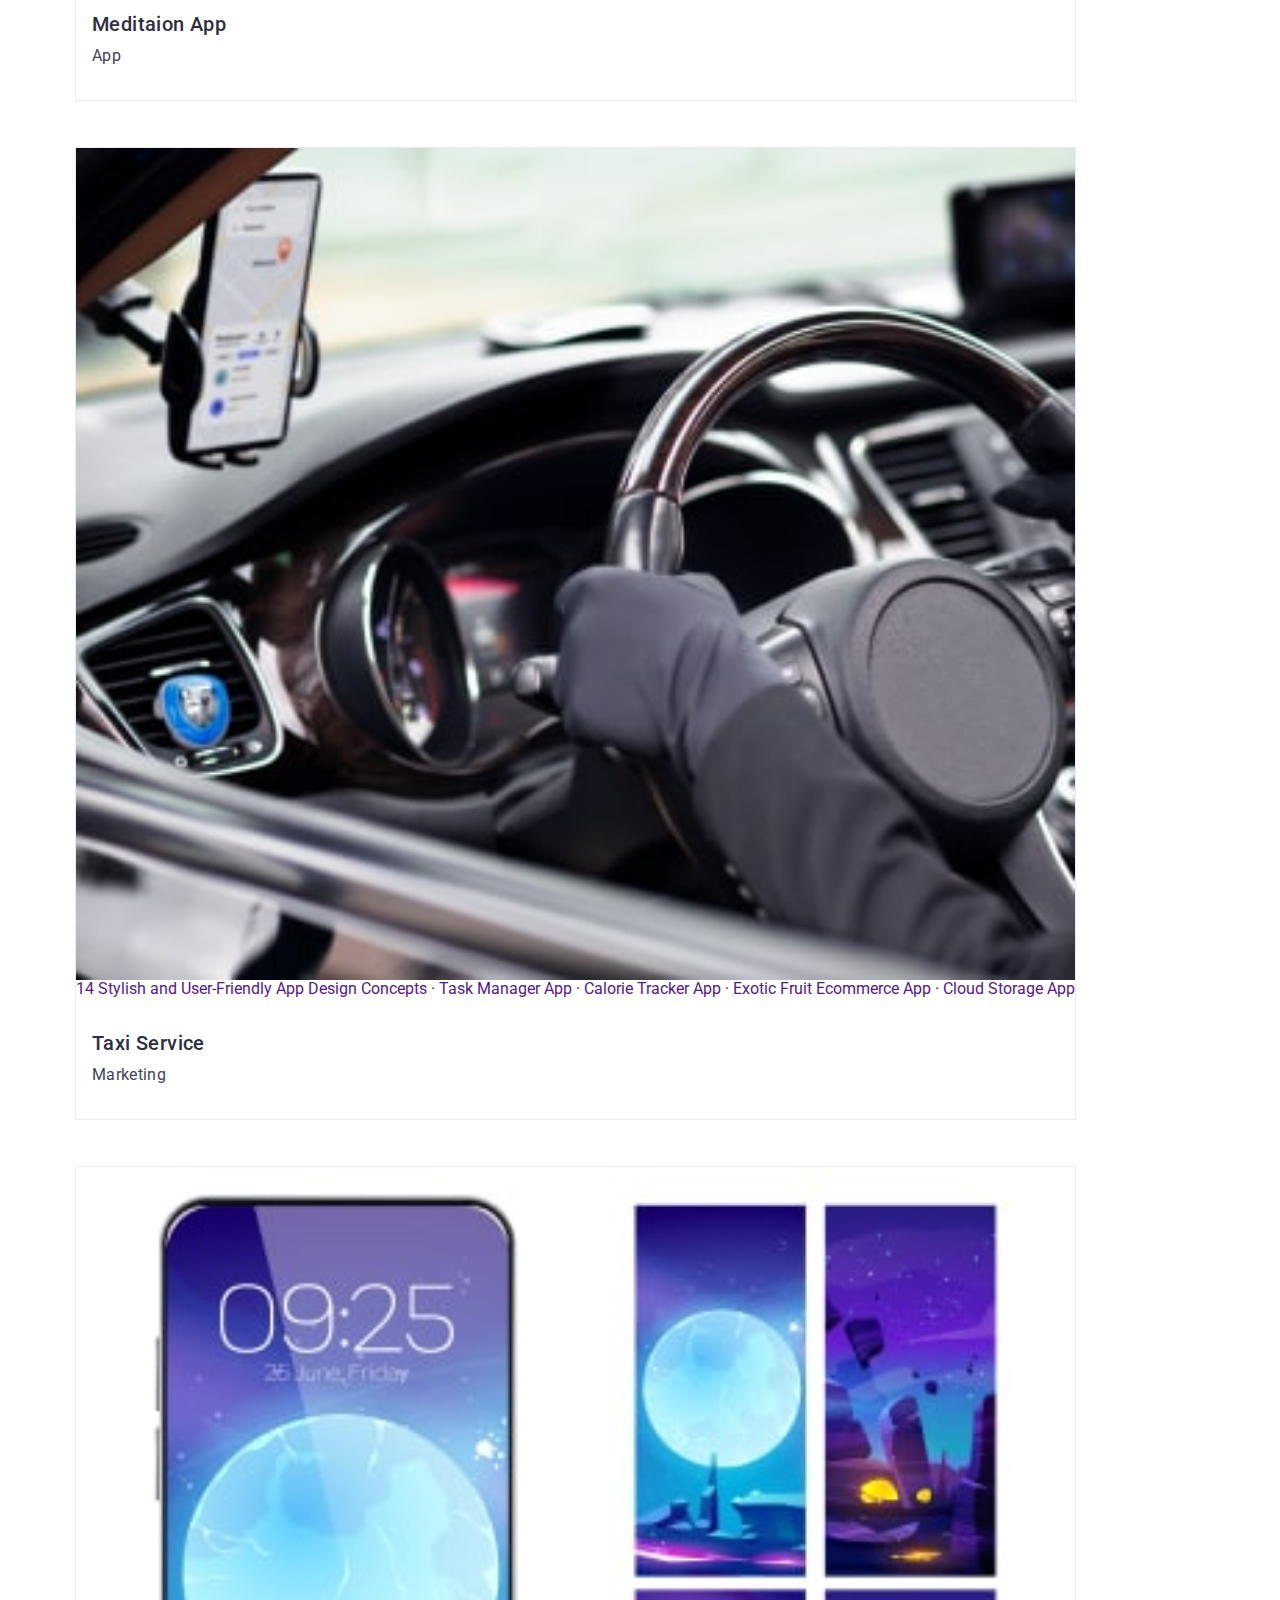
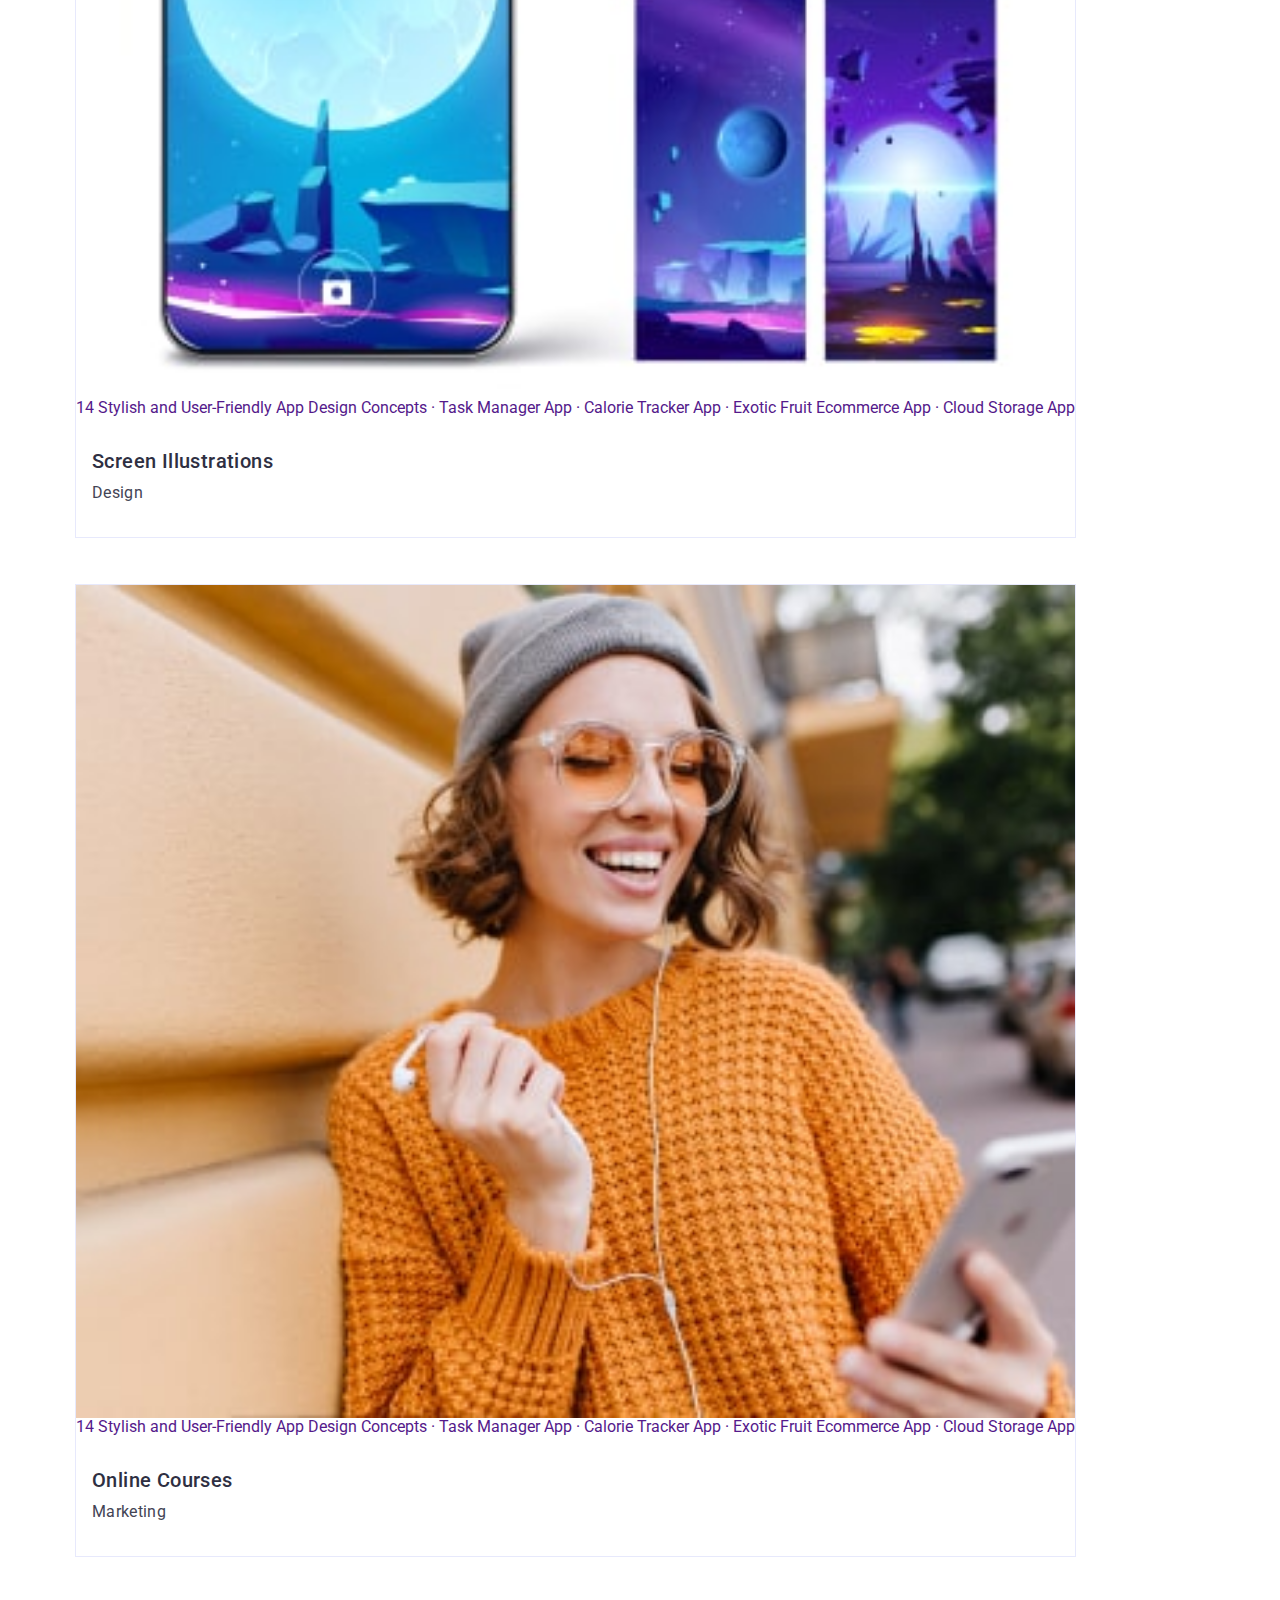
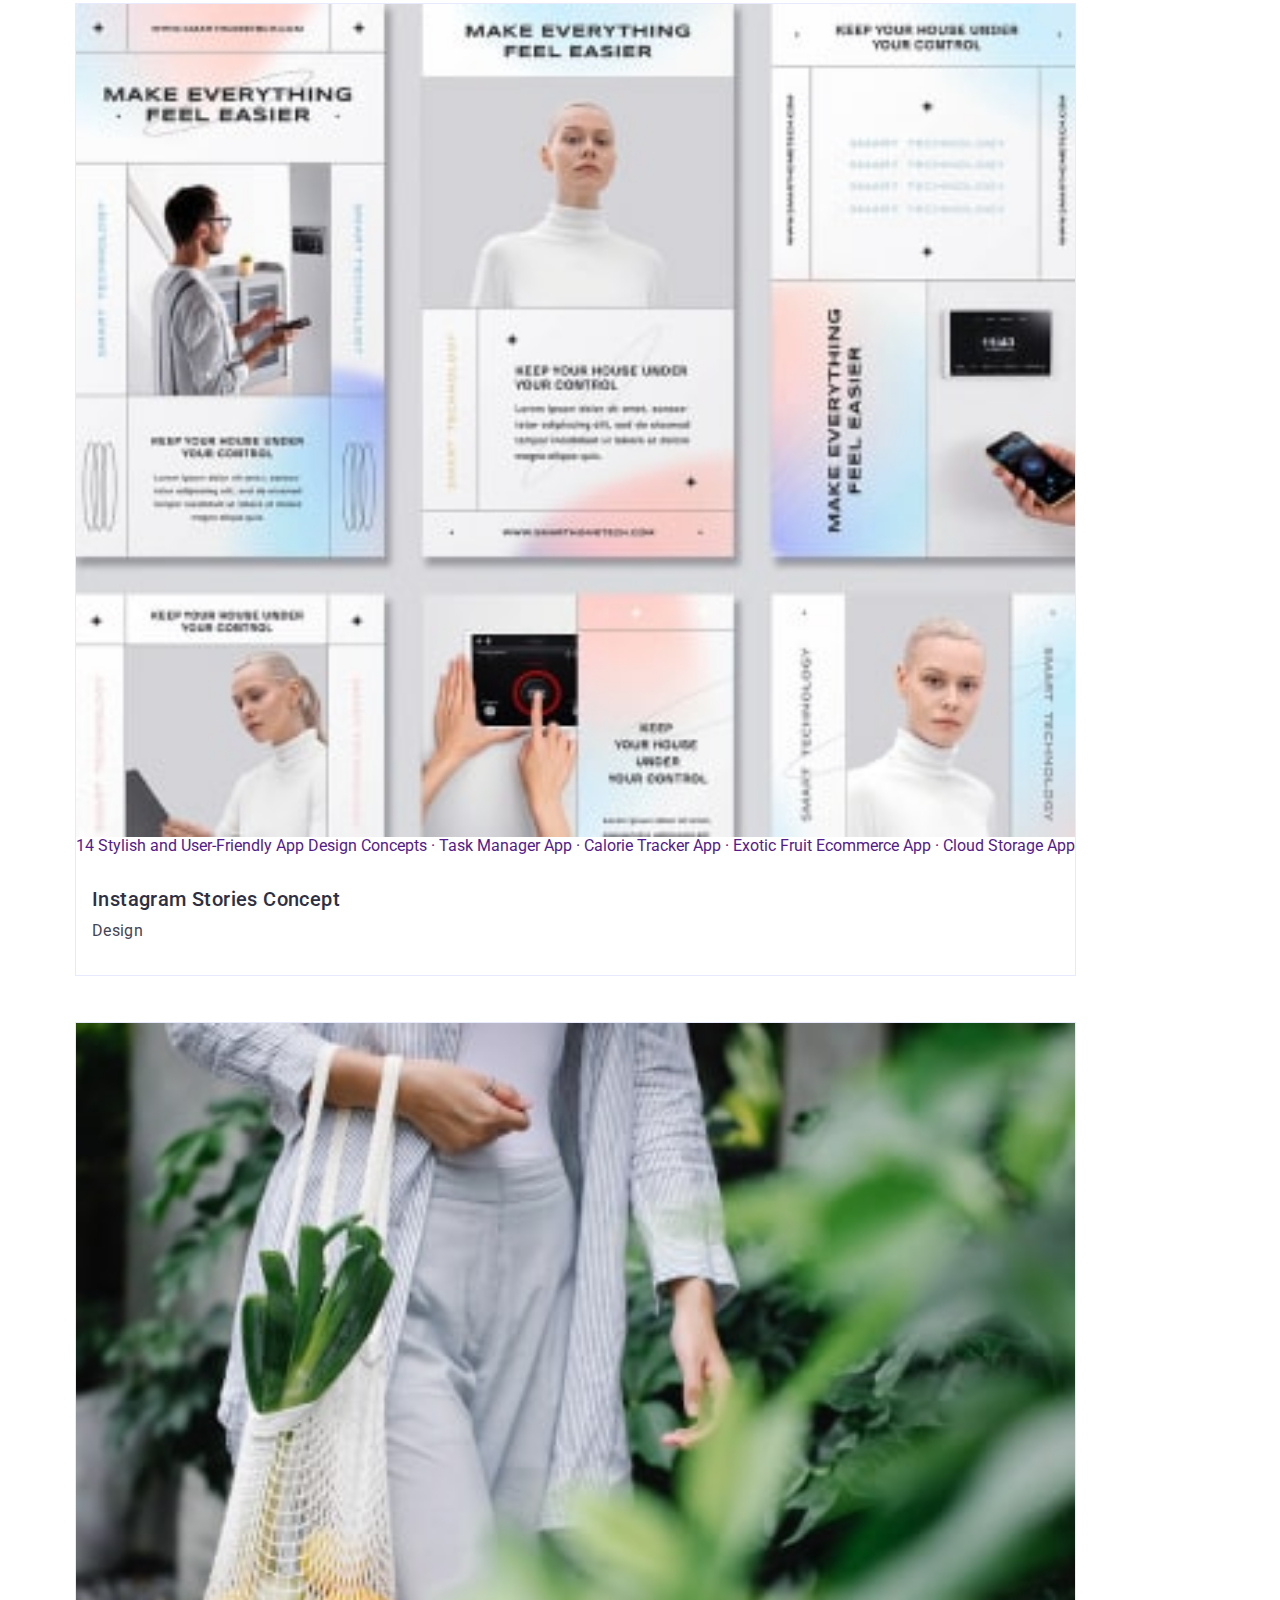
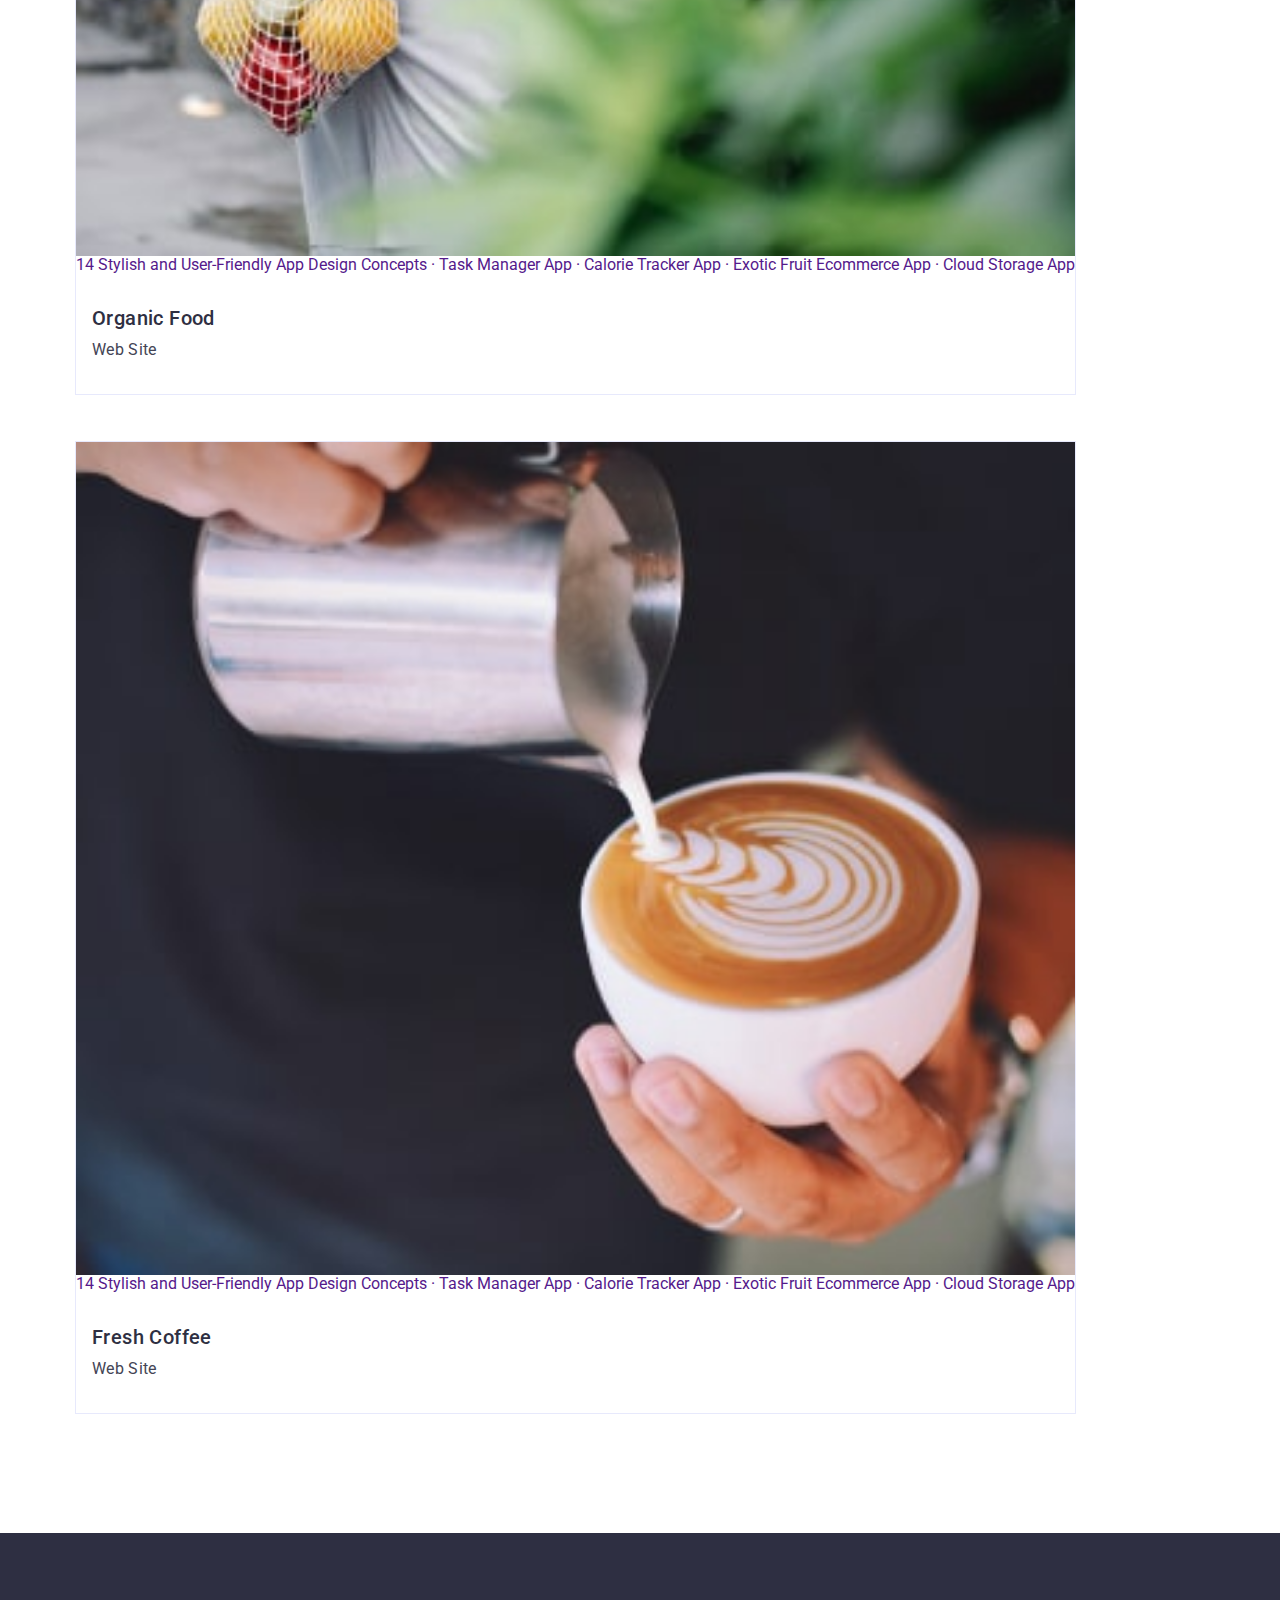
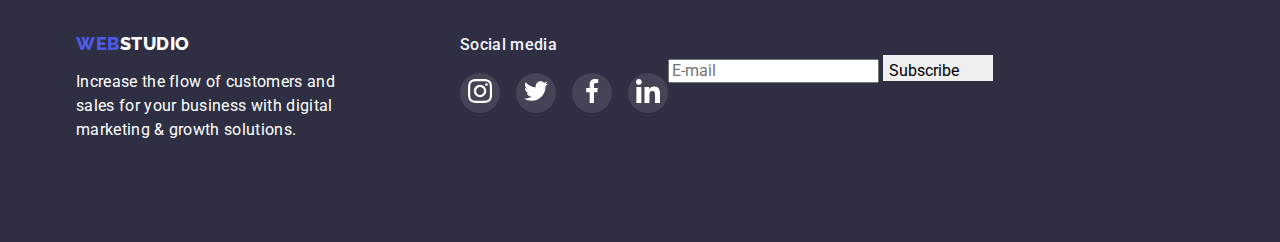
==== commit f71519b8: "23/02" ====
--- a/portfolio.html
+++ b/portfolio.html
@@ -1,54 +1,50 @@
 <!DOCTYPE html>
 <html lang="en">
-  <head>
-    <meta charset="UTF-8" />
-    <meta http-equiv="X-UA-Compatible" content="IE=edge" />
-    <meta name="viewport" content="width=device-width, initial-scale=1.0" />
-    <title>Document</title>
-    <link rel="preconnect" href="https://fonts.googleapis.com" />
-    <link rel="preconnect" href="https://fonts.gstatic.com" crossorigin />
-    <link
-      href="https://fonts.googleapis.com/css2?family=Raleway:wght@800&family=Roboto:wght@400;500;700;900&display=swap"
-      rel="stylesheet"
-    />
-    <link rel="stylesheet" href="https://cdn.jsdelivr.net/npm/modern-normalize@1.1.0/modern-normalize.min.css">
-    <link rel="stylesheet" href="./css/styles.css" />
-  </head>
-  <body>
-    <header class="head">
-      <div class="container flex-mod">
-     
+
+<head>
+  <meta charset="UTF-8" />
+  <meta http-equiv="X-UA-Compatible" content="IE=edge" />
+  <meta name="viewport" content="width=device-width, initial-scale=1.0" />
+  <title>Document</title>
+  <link rel="preconnect" href="https://fonts.googleapis.com" />
+  <link rel="preconnect" href="https://fonts.gstatic.com" crossorigin />
+  <link href="https://fonts.googleapis.com/css2?family=Raleway:wght@800&family=Roboto:wght@400;500;700;900&display=swap"
+    rel="stylesheet" />
+  <link rel="stylesheet" href="https://cdn.jsdelivr.net/npm/modern-normalize@1.1.0/modern-normalize.min.css">
+  <link rel="stylesheet" href="./css/styles.css" />
+</head>
+
+<body>
+  <header class="head">
+    <div class="container flex-mod">
+
       <nav class="head-nav">
-         <a class="head-logo" href="./index.html"
-        ><span class="iris-logo">WEB</span
-        ><span class="black-logo">STUDIO</span></a
-      >
+        <a class="head-logo" href="./index.html"><span class="iris-logo">WEB</span><span
+            class="black-logo">STUDIO</span></a>
         <ul class="nav-list">
           <li class="nav-item">
-            <a class="nav-link" href="./index.html">Studio</a>
+            <a class="nav-link " href="./index.html">Studio</a>
           </li>
           <li class="nav-item">
-            <a class="nav-link" href="./index.html">Portfolio</a>
+            <a class="nav-link current" href="./index.html">Portfolio</a>
           </li>
           <li class="nav-item"><a class="nav-link" href="">Contacts</a></li>
         </ul>
       </nav>
       <ul class="con-list">
         <li class="con-item">
-          <a class="con-link" href="mailto:info@devstudio.com"
-            >info@devstudio.com</a
-          >
+          <a class="con-link" href="mailto:info@devstudio.com">info@devstudio.com</a>
         </li>
         <li class="con-item">
           <a class="con-link" href="tel:+110001111111">+11 (000) 111-11-11</a>
         </li>
       </ul>
-      </div>
-    </header>
-    <main>
-      
-      <section class="filter">
-        <div class="container">
+    </div>
+  </header>
+  <main>
+
+    <section class="filter">
+      <div class="container">
         <h1 hidden class="portfolio-title">portfolio</h1>
         <ul class="filter-list">
           <li class="filter-item">
@@ -69,152 +65,193 @@
         </ul>
         <ul class="gallery-list">
           <li class="gallery-item">
-           <a href=""> <img
-              class="gallery-img"
-              src="./images/1-card-content.jpg"
-              alt="banking images"
-              width="360"
-            />
-            <div class="gallery-info"><h2 class="gallery-title">Banking App Interface Concept</h2>
-            <p class="gallery-tipe">App</p> </div></a>
-          </li>
-          <li class="gallery-item">
-          <a href=""><img
-              class="gallery-img"
-              src="./images/2-card-content.jpg"
-              alt="
-payment by phone"
-              width="360"
-            />
-            <div class="gallery-info"><h2 class="gallery-title">Cashless Payment</h2>
-            <p class="gallery-tipe">Marketing</p></div> </a></li> 
-          </li>
-          <li class="gallery-item">
-           <a href=""> <img
-              class="gallery-img"
-              src="./images/3-card-content.jpg"
-              alt="picture of laptop and phone"
-              width="360"
-            />
-            <div class="gallery-info"><h2 class="gallery-title">Meditaion App</h2>
-            <p class="gallery-tipe">App</p></div></a>
-          </li>
-          <li class="gallery-item">
-            <a href=""><img
-              class="gallery-img"
-              src="./images/4-card-content.jpg"
-              alt="car and phone"
-              width="360"
-            />
-           <div class="gallery-info"> <h2 class="gallery-title">Taxi Service</h2>
-            <p class="gallery-tipe">Marketing</p></div></a>
-          </li>
-          <li class="gallery-item">
-           <a href=""></a> <img
-              class="gallery-img"
-              src="./images/5-card-content.jpg"
-              alt="phone and photo screensavers"
-              width="360"
-            />
-           <div class="gallery-info"><h2 class="gallery-title">Screen Illustrations</h2>
-            <p class="gallery-tipe">Design</p></div> </a>
-          </li>
-          <li class="gallery-item">
-           <a href=""></a> <img
-              class="gallery-img"
-              src="./images/6-card-content.jpg"
-              alt="girl and headphones"
-              width="360"
-            />
-             <div class="gallery-info"><h2 class="gallery-title">Online Courses</h2>
-            <p class="gallery-tipe">Marketing</p></div></a>
-          </li>
-          <li class="gallery-item">
-           <a href=""></a> <img
-              class="gallery-img"
-              src="./images/7-card-content.jpg"
-              alt="Instagram Stories"
-              width="360"
-            />
-            <div class="gallery-info"> <h2 class="gallery-title">Instagram Stories Concept</h2>
-            <p class="gallery-tipe">Design</p></div></a>
-          </li>
-          <li class="gallery-item">
-            <a href=""><img
-              class="gallery-img"
-              src="./images/8-card-content.jpg"
-              alt="Organic Food"
-              width="360"
-            />
-             <div class="gallery-info"><h2 class="gallery-title">Organic Food</h2>
-            <p class="gallery-tipe">Web Site</p></div></a>
-          </li>
-          <li class="gallery-item">
-           <a href=""> <img
-              class="gallery-img"
-              src="./images/9-card-content.jpg"
-              alt="Coffee"
-              width="360"
-            />
-             <div class="gallery-info"><h2 class="gallery-title">Fresh Coffee</h2>
-            <p class="gallery-tipe">Web Site</p></div></a>
-          </li>
-        </ul>
-        </div>
-      </section>
-    </main>
-  
-       <footer class="footer">
-      <div class="container flex-mod">
-        <div class="container-footer-logo" >
+             
+            <a class="gallery-link " href=""> 
+              <div class="gallery-img-box">
+              <img class="gallery-img" src="./images/1-card-content.jpg" alt="banking images" width="360" />
+                 <p class="gallery-text">14 Stylish and User-Friendly App Design Concepts · Task Manager App · Calorie Tracker App · Exotic Fruit Ecommerce App · Cloud Storage App</p></div>
+              <div class="gallery-info">
+                <h2 class="gallery-title">Banking App Interface Concept</h2>
+                <p class="gallery-tipe">App</p>
+                </div>
+              
+            </a>
+          </li>
+          <li class="gallery-item">
+           <a class="gallery-link " href=""> 
+            <div class="gallery-img-box">
+            <img class="gallery-img" src="./images/2-card-content.jpg" alt="
+                    payment by phone" width="360" />
+  <p class="gallery-text">14 Stylish and User-Friendly App Design Concepts · Task Manager App · Calorie Tracker App · Exotic Fruit Ecommerce App · Cloud Storage App</p>
+            </div>
+              <div class="gallery-info">
+                <h2 class="gallery-title">Cashless Payment</h2>
+                <p class="gallery-tipe">Marketing</p>
+              </div>
+            </a>
+          </li>
+          </li>
+          <li class="gallery-item">
+            <a class="gallery-link " href="">
+               <div class="gallery-img-box">
+              <img class="gallery-img" src="./images/3-card-content.jpg" alt="picture of laptop and phone"
+                width="360" />
+                 <p class="gallery-text">14 Stylish and User-Friendly App Design Concepts · Task Manager App · Calorie Tracker App · Exotic Fruit Ecommerce App · Cloud Storage App</p>
+              </div>
+              <div class="gallery-info">
+                <h2 class="gallery-title">Meditaion App</h2>
+                <p class="gallery-tipe">App</p>
+              </div>
+            </a>
+          </li>
+          <li class="gallery-item">
+           <a class="gallery-link " href="">
+            <div class="gallery-img-box">
+              <img class="gallery-img" src="./images/4-card-content.jpg" alt="car and phone" width="360" />
+              <p class="gallery-text">14 Stylish and User-Friendly App Design Concepts · Task Manager App · Calorie Tracker App · Exotic Fruit Ecommerce App · Cloud Storage App</p>
+            </div>
+              <div class="gallery-info">
+                <h2 class="gallery-title">Taxi Service</h2>
+                <p class="gallery-tipe">Marketing</p>
+              </div>
+            </a>
+          </li>
+          <li class="gallery-item">
+            <a class="gallery-link " href="">
+              <div class="gallery-img-box">
+               <img class="gallery-img" src="./images/5-card-content.jpg"
+              alt="phone and photo screensavers" width="360" />
+             <p class="gallery-text">14 Stylish and User-Friendly App Design Concepts · Task Manager App · Calorie Tracker App · Exotic Fruit Ecommerce App · Cloud Storage App</p>
+            </div>
+            <div class="gallery-info">
+              <h2 class="gallery-title">Screen Illustrations</h2>
+              <p class="gallery-tipe">Design</p>
+            </div> </a>
+          </li>
+          <li class="gallery-item">
+            <a class="gallery-link " href="">
+              <div class="gallery-img-box">
+               <img class="gallery-img" src="./images/6-card-content.jpg" alt="girl and headphones"
+              width="360" />
+              <p class="gallery-text">14 Stylish and User-Friendly App Design Concepts · Task Manager App · Calorie Tracker App · Exotic Fruit Ecommerce App · Cloud Storage App</p>
+            </div>
+            <div class="gallery-info">
+              <h2 class="gallery-title">Online Courses</h2>
+              <p class="gallery-tipe">Marketing</p>
+            </div></a>
+          </li>
+          <li class="gallery-item">
+           <a class="gallery-link " href="">
+            <div class="gallery-img-box">
+             <img class="gallery-img" src="./images/7-card-content.jpg" alt="Instagram Stories"
+              width="360" />
+              <p class="gallery-text">14 Stylish and User-Friendly App Design Concepts · Task Manager App · Calorie Tracker App · Exotic Fruit Ecommerce App · Cloud Storage App</p>
+            </div>
+            <div class="gallery-info">
+              <h2 class="gallery-title">Instagram Stories Concept</h2>
+              <p class="gallery-tipe">Design</p>
+            </div></a>
+          </li>
+          <li class="gallery-item">
+            <a class="gallery-link " href="">
+                <div class="gallery-img-box">
+              <img class="gallery-img" src="./images/8-card-content.jpg" alt="Organic Food" width="360" />
+              <p class="gallery-text">14 Stylish and User-Friendly App Design Concepts · Task Manager App · Calorie Tracker App · Exotic Fruit Ecommerce App · Cloud Storage App</p>
+            </div>
+              <div class="gallery-info">
+                <h2 class="gallery-title">Organic Food</h2>
+                <p class="gallery-tipe">Web Site</p>
+              </div>
+            </a>
+          </li>
+          <li class="gallery-item">
+            <a class="gallery-link " href="">
+              <div class="gallery-img-box">
+               <img class="gallery-img" src="./images/9-card-content.jpg" alt="Coffee" width="360" />
+               <p class="gallery-text">14 Stylish and User-Friendly App Design Concepts · Task Manager App · Calorie Tracker App · Exotic Fruit Ecommerce App · Cloud Storage App</p>
+              </div>
+              <div class="gallery-info">
+                <h2 class="gallery-title">Fresh Coffee</h2>
+                <p class="gallery-tipe">Web Site</p>
+              </div>
+            </a>
+          </li>
+        </ul>
+      </div>
+    </section>
+  </main>
+ <footer class="footer">
+    <div class="container flex-mod">
+      <div class="container-footer-logo">
         <a class="footer-logo" href="./index.html">
-          <span class="iris-logo">WEB</span
-          ><span class="white-logo">STUDIO</span>
+          <span class="iris-logo">WEB</span><span class="white-logo">STUDIO</span>
         </a>
         <p class="footer-text">
           Increase the flow of customers and sales for your business with
           digital marketing & growth solutions.
-        </p>   
+        </p>
+      </div>
+
+      <div class="container-footer-icons">
+        <h2 class="footer-socials">Social media</h2>
+        <ul class="footer-socials-list">
+          <li class="footer-socials-item">
+            <a class="footer-socials-link" href="">
+              <svg class="footer-socials-icons" width="24px" height="24px">
+                <use href="./images/icons.svg#icon-instagram-2">
+
+                </use>
+              </svg></a>
+          </li>
+          <li class="footer-socials-item">
+            <a class="footer-socials-link" href="">
+              <svg class="footer-socials-icons" width="24px" height="24px">
+                <use href="./images/icons.svg#icon-twitter-1">
+
+                </use>
+              </svg></a>
+          </li>
+          <li class="footer-socials-item">
+            <a class="footer-socials-link" href="">
+              <svg class="footer-socials-icons" width="24px" height="24px">
+                <use href="./images/icons.svg#icon-facebook-1">
+
+                </use>
+              </svg></a>
+          </li>
+          <li class="footer-socials-item">
+            <a class="footer-socials-link" href="">
+              <svg class="footer-socials-icons" width="24px" height="24px">
+                <use href="./images/icons.svg#icon-linkedin-1">
+
+                </use>
+              </svg></a>
+          </li>
+        </ul>
+      </div>
+      <div class="footer-input">
+        <h3 class="footer-name-input">
+          Subscribe
+        </h3>
+        <div class="input-box">
+
+          <form class="footer-form">
+            <label class="footer-form-label">
+              <input class="footer-form-input" type="text" placeholder="E-mail">
+            </label>
+            <button class="footer-butt-subs" type="button">
+            Subscribe
+            <svg class="svg-input" width="24px" height="20px">
+              <use href="./images/icons.svg#icon-icon-send"> </use>
+            </svg>
+          </button>
+          </form>
+          
         </div>
-      
-      <div class="container-footer-icons" >
-         <h2 class="footer-socials">Social media</h2>
-         <ul class="footer-socials-list" >
-          <li class="footer-socials-item" >
-            <a class="footer-socials-link" href=""></a>
-            <svg class="footer-socials-icons" width="24px" height="24px">
-<use href="./images/icons.svg#icon-instagram-2"> 
-
-</use>
-            </svg>
-              </li>
-         <li class="footer-socials-item" >
-            <a class="footer-socials-link" href=""></a>
-            <svg class="footer-socials-icons" width="24px" height="24px">
-<use href="./images/icons.svg#icon-twitter-1"> 
-
-</use>
-            </svg>
-              </li>
-              <li class="footer-socials-item" >
-            <a class="footer-socials-link" href=""></a>
-            <svg class="footer-socials-icons" width="24px" height="24px">
-<use href="./images/icons.svg#icon-facebook-1"> 
-
-</use>
-            </svg>
-              </li>
-              <li class="footer-socials-item" >
-            <a class="footer-socials-link" href=""></a>
-            <svg class="footer-socials-icons" width="24px" height="24px">
-<use href="./images/icons.svg#icon-linkedin-1"> 
-
-</use>
-            </svg>
-              </li>
-         </ul>
-      </div>
-  </div>
-    </footer>
-  </body>
-</html>
+      </div>
+    </div>
+
+  </footer>
+</body>
+
+</html>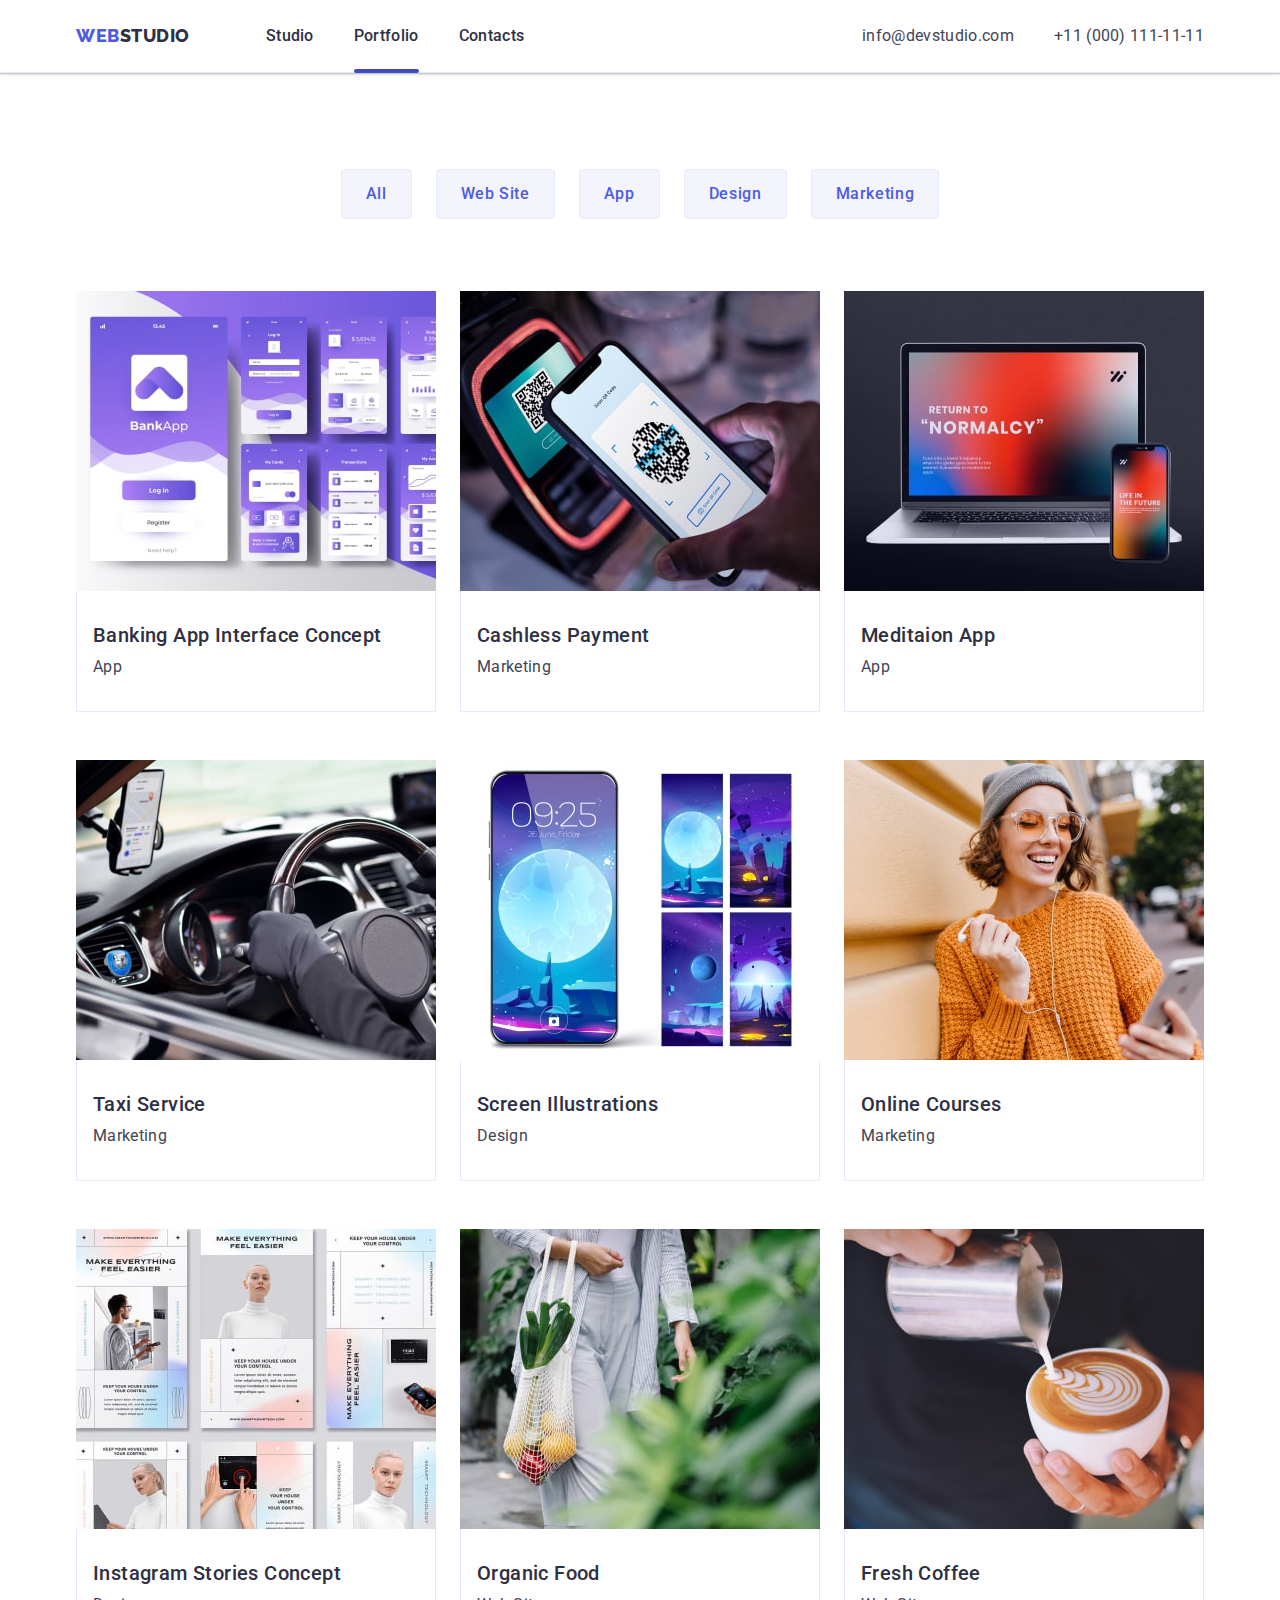
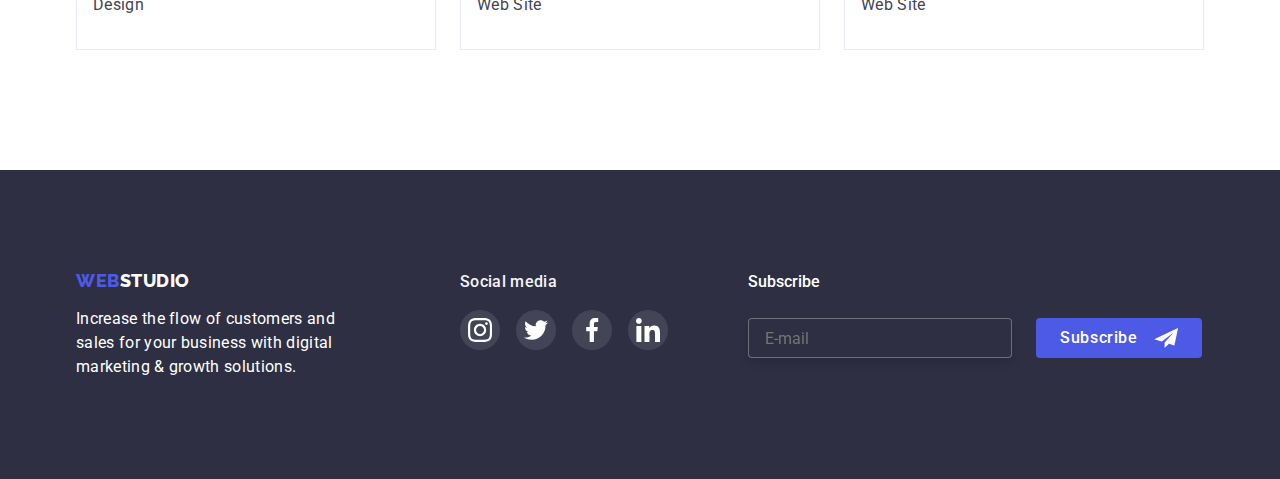
==== commit 669a0ea3: "02/23/23" ====
--- a/portfolio.html
+++ b/portfolio.html
@@ -237,9 +237,9 @@
 
           <form class="footer-form">
             <label class="footer-form-label">
-              <input class="footer-form-input" type="text" placeholder="E-mail">
+              <input  class="footer-form-input" type="text" placeholder="E-mail" required >
             </label>
-            <button class="footer-butt-subs" type="button">
+            <button class="footer-butt-subs" type="submit">
             Subscribe
             <svg class="svg-input" width="24px" height="20px">
               <use href="./images/icons.svg#icon-icon-send"> </use>
--- a/css/styles.css
+++ b/css/styles.css
@@ -11,6 +11,7 @@
   --svg-client: #8e8f99;
   --iris-logo: #4d5ae5;
   --green: #31d0aa;
+  --input-text: #757575 50%;
 }
 * {
   box-sizing: border-box;
@@ -46,7 +47,7 @@
 }
 
 body {
-  font-family: 'Roboto', sans-serif;
+  font-family: "Roboto", sans-serif;
   color: var(--main-color);
 }
 button {
@@ -60,6 +61,8 @@
 /* ------header----- */
 .head {
   border-bottom: 1px solid #e7e9fc;
+  box-shadow: 0px 2px 1px rgba(46, 47, 66, 0.08),
+    0px 1px 1px rgba(46, 47, 66, 0.16), 0px 1px 6px rgba(46, 47, 66, 0.08);
   display: flex;
   padding-top: 24px;
   padding-bottom: 24px;
@@ -81,9 +84,22 @@
 .con-item + .con-item {
   margin-left: 40px;
 }
-
+.nav-link {
+  position: relative;
+  padding-bottom: 28px;
+}
+.nav-link.current::after {
+  content: "";
+  position: absolute;
+  display: block;
+  bottom: 0;
+  width: 100%;
+  height: 4px;
+  border-radius: 4px;
+  background-color: var(--contact-color-hover);
+}
 .head-logo {
-  font-family: 'Raleway';
+  font-family: "Raleway";
   font-weight: 800;
   font-size: 18px;
   line-height: calc(24 / 18);
@@ -101,23 +117,33 @@
   font-size: 16px;
   line-height: calc(24 / 16);
   letter-spacing: 0.02em;
-  /* margin-right: 40px; */
-}
-.nav-item {
-  margin-right: 40px;
-}
-.nav-item:last-child {
-  margin-right: 0;
+  transition-property: color;
+  transition-duration: 250ms;
+  transition-timing-function: cubic-bezier(0.4, 0, 0.2, 1);
 }
 .nav-link:hover,
 .nav-link:focus {
   color: var(--contact-color-hover);
 }
+
+.nav-item {
+  margin-right: 40px;
+}
+.nav-item:last-child {
+  margin-right: 0;
+}
+.nav-link:hover,
+.nav-link:focus {
+  color: var(--contact-color-hover);
+}
 .con-link {
   font-size: 16px;
   line-height: calc(24 / 16);
   letter-spacing: 0.02em;
   color: var(--contact-color);
+  transition-property: color;
+  transition-duration: 250ms;
+  transition-timing-function: cubic-bezier(0.4, 0, 0.2, 1);
 }
 .con-link:hover,
 .con-link:focus {
@@ -136,6 +162,10 @@
       rgba(46, 47, 66, 0.7)
     ),
     url(../images/logo-hero-min.jpg);
+  background-repeat: no-repeat;
+  margin: 0 auto;
+  background-position: center;
+  max-width: 1440px;
 }
 .ben-svg-box {
   width: 264px;
@@ -157,7 +187,7 @@
 }
 .hero-but {
   margin: 0 auto;
-  font-family: 'Roboto';
+  font-family: "Roboto";
   display: flex;
   flex-direction: row;
   align-items: flex-start;
@@ -175,6 +205,9 @@
   align-items: center;
   letter-spacing: 0.04em;
   color: var(--white-color);
+  transition-property: color, background-color;
+  transition-duration: 250ms;
+  transition-timing-function: cubic-bezier(0.4, 0, 0.2, 1);
 }
 .hero-but:hover,
 .hero-but:focus {
@@ -240,7 +273,7 @@
   justify-content: center;
   align-items: center;
 }
-.social-icon-item {
+.social-link {
   background-color: var(--normal-color-button);
   width: 40px;
   height: 40px;
@@ -248,11 +281,13 @@
   display: flex;
   justify-content: center;
   align-items: center;
-}
-.social-icon-item:hover,
-.social-icon-item:focus {
+  transition-property: color, background-color;
+  transition-duration: 250ms;
+  transition-timing-function: cubic-bezier(0.4, 0, 0.2, 1);
+}
+.social-link:hover,
+.social-link:focus {
   background-color: var(--contact-color-hover);
-  transition: all 250ms ease;
 }
 
 .social-icon-svg {
@@ -315,11 +350,10 @@
 .footer-logo {
   display: block;
   margin-bottom: 16px;
-  font-family: 'Raleway';
+  font-family: "Raleway";
   font-weight: 800;
   font-size: 18px;
   line-height: calc(21 / 18);
-  /* display: flex; */
   align-items: center;
   letter-spacing: 0.03em;
   text-transform: uppercase;
@@ -357,14 +391,41 @@
   margin-bottom: 72px;
   gap: 24px;
 }
+.gallery-img-box {
+  height: 300px;
+  width: 360px;
+  position: relative;
+  overflow: hidden;
+}
+.gallery-text {
+  position: absolute;
+  font-size: 16px;
+  line-height: calc(24 / 16);
+  letter-spacing: 0.02em;
+  color: var(--background-button);
+  background-color: var(--iris-logo);
+  width: 100%;
+  height: 100%;
+  top: 0%;
+  left: 0%;
+  padding: 32px 40px 32px;
+  transform: translateY(100%);
+}
+.gallery-item:hover .gallery-text {
+  transform: translateY(0);
+  transition: transform 300ms linear;
+}
+
 .gallery-info {
   padding: 32px 16px;
+  border: 1px solid #e7e9fc;
+  border-top: none;
 }
 .gallery-title {
   margin-bottom: 8px;
 }
 .filter-but {
-  font-family: 'Roboto';
+  font-family: "Roboto";
   box-sizing: border-box;
   display: flex;
   flex-direction: row;
@@ -382,22 +443,36 @@
   text-align: center;
   letter-spacing: 0.04em;
   color: var(--iris-logo);
+  transition-property: color, background-color;
+  transition-duration: 250ms;
+  transition-timing-function: cubic-bezier(0.4, 0, 0.2, 1);
 }
 
 .filter-but:hover,
 .filter-but:focus {
   color: var(--white-color);
   background-color: var(--contact-color-hover);
+  border: 1px solid var(--contact-color-hover);
+  box-shadow: 0px 3px 1px rgba(0, 0, 0, 0.1), 0px 2px 1px rgba(0, 0, 0, 0.08),
+    0px 2px 2px rgba(0, 0, 0, 0.12);
 }
 .gallery-list {
   display: flex;
   flex-wrap: wrap;
-
   column-gap: 24px;
   row-gap: 48px;
 }
-.gallery-item {
-  outline: 1px solid #e7e9fc;
+.gallery-link {
+  display: block;
+  transition-property: color;
+  transition-duration: 250ms;
+  transition-timing-function: cubic-bezier(0.4, 0, 0.2, 1);
+}
+
+.gallery-link:hover,
+.gallery-link:focus {
+  box-shadow: 1px 1px 6px rgba(46, 47, 66, 0.08),
+    0px 1px 1px rgba(46, 47, 66, 0.16), 0px 2px 1px rgba(46, 47, 66, 0.08);
 }
 .customers {
   padding-top: 130px;
@@ -419,7 +494,7 @@
   align-items: center;
   gap: 24px;
 }
-.customers-item {
+.link-cust-svg {
   border: 1px solid var(--svg-client);
   border-radius: 4px;
   width: 168px;
@@ -427,19 +502,20 @@
   display: flex;
   justify-content: center;
   align-items: center;
-}
-.customers-item:hover,
-.customers-item:focus {
+  color: var(--svg-client);
+  transition-property: color, border;
+  transition-duration: 250ms;
+  transition-timing-function: cubic-bezier(0.4, 0, 0.2, 1);
+}
+.link-cust-svg:hover,
+.link-cust-svg:focus {
   border: 1px solid var(--contact-color-hover);
-  fill: var(--contact-color-hover);
+  color: var(--contact-color-hover);
 }
 .custom-svg {
-  fill: var(--svg-client);
-}
-.custom-svg:hover,
-.costom-svg:focus {
-  fill: var(--contact-color-hover);
-}
+  fill: currentColor;
+}
+
 .gallery-title {
   font-weight: 500;
   font-size: 20px;
@@ -465,21 +541,30 @@
   color: var(--background-button);
   margin-bottom: 16px;
 }
-.footer-socials-item {
+
+.footer-socials-list {
+  display: flex;
+  justify-content: center;
+  align-items: center;
+}
+.footer-socials-link {
   background-color: rgba(255, 255, 255, 0.1);
-
   border-radius: 50%;
   width: 40px;
   height: 40px;
   display: flex;
   justify-content: center;
   align-items: center;
-}
-.footer-socials-item:hover,
-.footer-socials-item:focus {
+  transition-property: color, background-color;
+  transition-duration: 250ms;
+  transition-timing-function: cubic-bezier(0.4, 0, 0.2, 1);
+}
+.footer-socials-link:hover,
+.footer-socials-link:focus {
   background-color: var(--green);
 }
 .container-footer-icons {
+  margin-right: 80px;
   display: flex;
   flex-direction: column;
   margin-top: 0px;
@@ -491,3 +576,261 @@
 .footer-socials-icons {
   fill: var(--white-color);
 }
+
+.backdrop {
+  width: 100vw;
+  height: 100vh;
+  background-color: rgba(0, 0, 0, 0.2);
+  position: fixed;
+  top: 0;
+  transition: cubic-bezier(0.4, 0, 0.2, 1) 250ms;
+}
+
+.modal {
+  padding: 72px 24px 24px 24px;
+  width: 408px;
+  height: 584px;
+  background-color: #fff;
+  border-radius: 2px;
+  position: absolute;
+  top: 50%;
+  left: 50%;
+  transform: translate(-50%, -50%);
+}
+
+.modal-close-button {
+  position: absolute;
+  top: 24px;
+  right: 24px;
+  width: 24px;
+  height: 24px;
+  align-items: center;
+  justify-content: center;
+  display: flex;
+  margin-left: auto;
+  box-sizing: border-box;
+  background: #e7e9fc;
+  border: 1px solid rgba(0, 0, 0, 0.1);
+  border-radius: 50%;
+  transition-property: color, background-color;
+  transition-duration: 250ms;
+  transition-timing-function: cubic-bezier(0.4, 0, 0.2, 1);
+}
+.modal-close-button:hover,
+.modal-close-button:focus {
+  background-color: var(--contact-color-hover);
+  fill: var(--background-button);
+}
+.is-hidden {
+  opacity: 0;
+  pointer-events: none;
+  visibility: hidden;
+}
+
+.footer-name-input {
+  margin-bottom: 24px;
+  font-weight: 500;
+  font-size: 16px;
+  line-height: calc(24 / 16);
+  color: var(--white-color);
+}
+
+.footer-form {
+  display: flex;
+}
+
+.footer-form-input {
+  color: rgba(255, 255, 255, 0.6);
+  padding-left: 16px;
+  margin-right: 24px;
+  box-sizing: border-box;
+  width: 264px;
+  height: 40px;
+  background-color: var(--background-footer);
+  border: 1px solid rgba(255, 255, 255, 0.3);
+  filter: drop-shadow(0px 4px 4px rgba(0, 0, 0, 0.15));
+  border-radius: 4px;
+}
+.footer-form-input:hover,
+.footer-form-input:focus {
+  outline: none;
+}
+
+.footer-butt-subs {
+  display: flex;
+  flex-direction: row;
+  justify-content: center;
+  align-items: center;
+  padding: 8px 24px;
+  gap: 16px;
+  background: var(--normal-color-button);
+  border-radius: 4px;
+  font-weight: 500;
+  font-size: 16px;
+  line-height: calc(24 / 16);
+  text-align: center;
+  letter-spacing: 0.04em;
+  color: var(--white-color);
+  transition-property: color, background-color;
+  transition-duration: 250ms;
+  transition-timing-function: cubic-bezier(0.4, 0, 0.2, 1);
+}
+
+.footer-butt-subs:hover,
+.footer-butt-subs:focus {
+  background-color: var(--contact-color-hover);
+}
+.name-modal {
+  padding-top: 48 px;
+  margin-bottom: 16px;
+  font-weight: 500;
+  font-size: 16px;
+  line-height: calc(24 / 16);
+  text-align: center;
+  letter-spacing: 0.02em;
+  color: var(--background-footer);
+}
+.box-modal-input {
+  width: 100%;
+}
+.name-label-modal {
+  font-size: 12px;
+  line-height: calc(14 / 12);
+  color: var(--svg-client);
+}
+.input-modal {
+  margin-top: 4px;
+  width: 360px;
+  height: 40px;
+  padding-left: 38px;
+  box-sizing: border-box;
+  border: 1px solid rgba(33, 33, 33, 0.2);
+  border-radius: 4px;
+}
+
+.box-name {
+  position: relative;
+  margin-bottom: 8px;
+  height: 40px;
+}
+
+.svg-modal-input {
+  position: absolute;
+  left: 19px;
+  top: 14px;
+}
+.input-modal:hover,
+.input-modal:focus {
+  outline: none;
+  border: 1px solid var(--iris-logo);
+}
+.box-name:hover,
+.box-name:focus {
+  fill: var(--iris-logo);
+}
+.textarea-modal {
+  resize: none;
+  font-size: 12px;
+  line-height: calc(14 / 12);
+  letter-spacing: 0.04em;
+  color: var(--input-text);
+  width: 100%;
+  height: 120px;
+  padding: 8px 16px;
+  border: 1px solid rgba(33, 33, 33, 0.2);
+  border-radius: 4px;
+  margin-bottom: 16px;
+}
+
+.textarea-modal:hover,
+.textarea-modal:focus {
+  outline: none;
+  border: 1px solid var(--iris-logo);
+}
+
+.butt-modal {
+  display: flex;
+  flex-direction: row;
+  padding: 16px 32px;
+  width: 169px;
+  height: 56px;
+  background: var(--normal-color-button);
+  box-shadow: 0px 4px 4px rgba(0, 0, 0, 0.15);
+  border-radius: 4px;
+  margin: 0 auto;
+  font-weight: 500;
+  font-size: 16px;
+  line-height: calc(24 / 16);
+  align-items: center;
+  text-align: center;
+  justify-content: center;
+  letter-spacing: 0.04em;
+  color: var(--white-color);
+}
+.butt-modal:hover,
+.butt-modal:focus {
+  background-color: var(--contact-color-hover);
+}
+.modal-form-agreement {
+  display: flex;
+  align-items: center;
+  gap: 12px;
+  margin-bottom: 20px;
+}
+.modal-form-checkbox {
+  position: absolute;
+  appearance: none;
+  display: block;
+  height: 18px;
+
+  border: 2px solid var(--primary-bg-cl);
+  border-radius: 3px;
+  transition: background-color 400ms cubic-bezier(0.075, 0.82, 0.165, 1),
+    border-color 400ms cubic-bezier(0.075, 0.82, 0.165, 1),
+    background-size 400ms cubic-bezier(0.075, 0.82, 0.165, 1) 200ms;
+
+  background-image: url("data:image/svg+xml, %3Csvg xmlns='http://www.w3.org/2000/svg' viewBox='0 0 512 512' %3E%3Cpath d='M470.6 105.4c12.5 12.5 12.5 32.8 0 45.3l-256 256c-12.5 12.5-32.8 12.5-45.3 0l-128-128c-12.5-12.5-12.5-32.8 0-45.3s32.8-12.5 45.3 0L192 338.7 425.4 105.4c12.5-12.5 32.8-12.5 45.3 0z' fill='%23fff' /%3E%3C/svg%3E");
+  background-repeat: no-repeat;
+  background-position: center;
+  background-size: 4px;
+}
+.modal-form-checkbox:checked {
+  background-color: var(--contact-color-hover);
+  border-color: var(--contact-color-hover);
+  background-size: 14px;
+}
+
+.custom-checkbox {
+}
+.custom-checkbox-frame {
+  fill: var(--white-color);
+  stroke: #2e2f42;
+  transition: 400ms;
+}
+.modal-form-checkbox:checked + .custom-checkbox > .custom-checkbox-frame {
+  fill: var(--contact-color-hover);
+  stroke: var(--contact-color-hover);
+}
+.custom-checkbox-check {
+  fill: var(--white-color);
+  opacity: 0;
+  transform: rotate(0) scale(0.3);
+  transition: 400ms 200ms;
+  transform-origin: center;
+}
+.modal-form-checkbox:checked + .custom-checkbox > .custom-checkbox-check {
+  opacity: 1;
+  transform: rotate(360deg) scale(0.7);
+}
+.modal-form-desc {
+  font-size: 12px;
+  line-height: calc(14 / 12);
+  letter-spacing: 0.04em;
+  color: #757575;
+}
+.modal-form-link {
+  color: var(--iris-logo);
+  font-size: 12px;
+  line-height: calc(14 / 12);
+  text-decoration: underline;
+}
